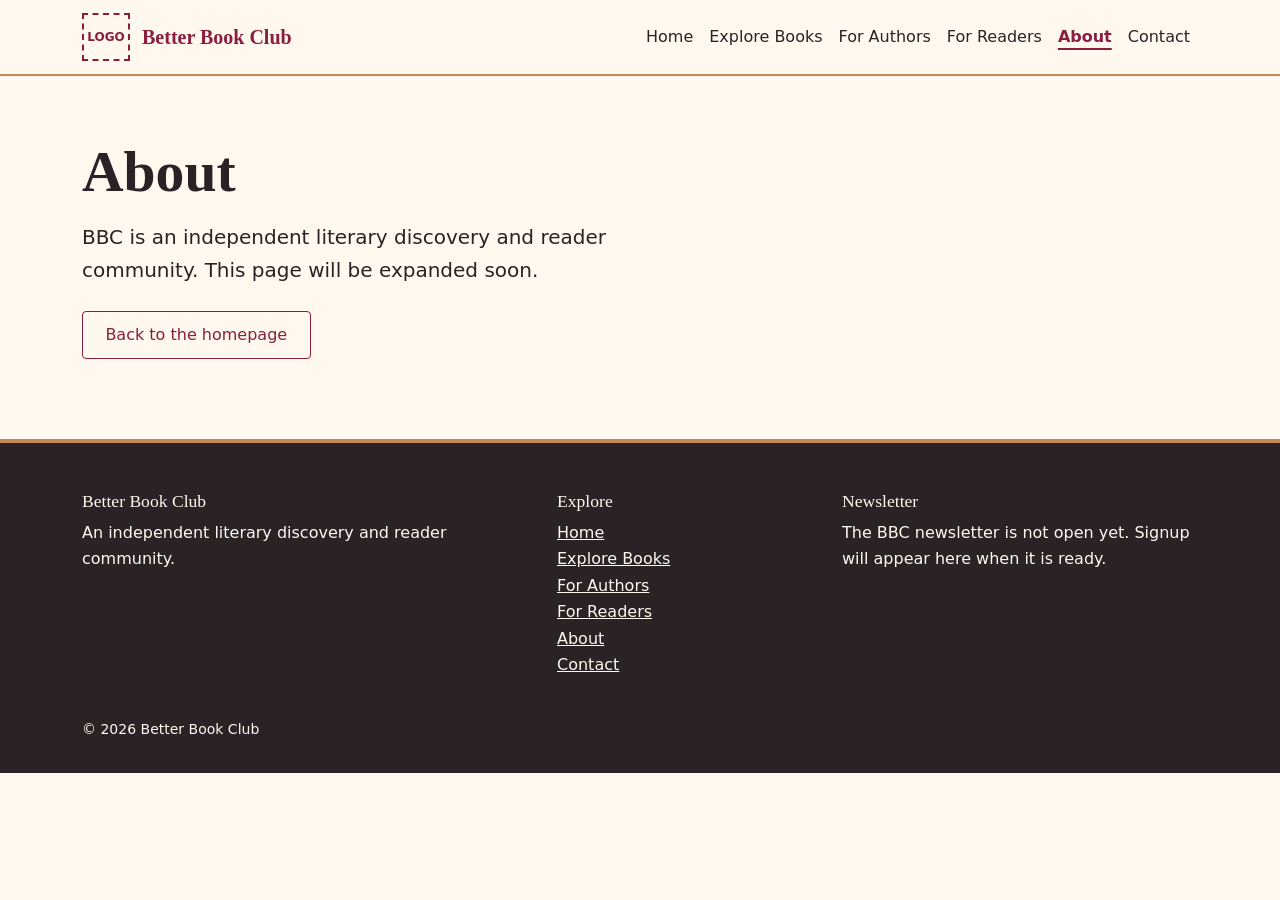
==== pages/about.html @ c3f73bce "Add files via upload" ====
<!DOCTYPE html>
<html lang="en">
<head>
  <meta charset="utf-8">
  <meta name="viewport" content="width=device-width, initial-scale=1">
  <title>About - Better Book Club</title>
  <meta name="description" content="About Better Book Club, an independent literary discovery and reader community.">
  <meta property="og:type" content="website">
  <meta property="og:site_name" content="Better Book Club">
  <meta property="og:title" content="About - Better Book Club">
  <meta property="og:description" content="About Better Book Club, an independent literary discovery and reader community.">
  <!-- TODO: add og:image once the original BBC logo/share image is supplied. -->
  <link rel="stylesheet" href="https://cdn.jsdelivr.net/npm/bootstrap@5.3.3/dist/css/bootstrap.min.css">
  <link rel="stylesheet" href="../assets/css/bbc.css">
</head>
<body>
  <a class="skip-link" href="#main">Skip to main content</a>

  <header class="site-header">
    <nav class="navbar navbar-expand-lg" aria-label="Main navigation">
      <div class="container">
        <a class="navbar-brand" href="../index.html">
          <!-- LOGO PLACEHOLDER: replace this span with the original logo, e.g.
               <img src="../assets/images/logo/FILENAME" alt="Better Book Club" height="48">
               Do not redraw or recolour the logo. -->
          <span class="logo-placeholder" aria-hidden="true">LOGO</span>
          <span>Better Book Club</span>
        </a>
        <button class="navbar-toggler" type="button" data-bs-toggle="collapse" data-bs-target="#main-menu"
                aria-controls="main-menu" aria-expanded="false" aria-label="Show or hide the menu">
          <span class="navbar-toggler-icon"></span>
        </button>
        <div class="collapse navbar-collapse" id="main-menu">
          <ul class="navbar-nav ms-auto">
          <li class="nav-item"><a class="nav-link" href="../index.html">Home</a></li>
          <li class="nav-item"><a class="nav-link" href="explore.html">Explore Books</a></li>
          <li class="nav-item"><a class="nav-link" href="authors.html">For Authors</a></li>
          <li class="nav-item"><a class="nav-link" href="readers.html">For Readers</a></li>
          <li class="nav-item"><a class="nav-link" href="about.html">About</a></li>
          <li class="nav-item"><a class="nav-link" href="contact.html">Contact</a></li>
          </ul>
        </div>
      </div>
    </nav>
  </header>

  <main id="main">
    <section class="section">
      <div class="container">
        <h1>About</h1>
        <p class="lead mt-3">BBC is an independent literary discovery and reader community. This page will be expanded soon.</p>
        <p class="mt-4"><a class="btn btn-bbc-outline" href="../index.html">Back to the homepage</a></p>
      </div>
    </section>
  </main>

  <footer class="site-footer">
    <div class="container">
      <div class="row g-4">
        <div class="col-md-5">
          <h2>Better Book Club</h2>
          <p>An independent literary discovery and reader community.</p>
        </div>
        <div class="col-6 col-md-3">
          <h2>Explore</h2>
          <ul class="list-unstyled">
          <li><a href="../index.html">Home</a></li>
          <li><a href="explore.html">Explore Books</a></li>
          <li><a href="authors.html">For Authors</a></li>
          <li><a href="readers.html">For Readers</a></li>
          <li><a href="about.html">About</a></li>
          <li><a href="contact.html">Contact</a></li>
          </ul>
        </div>
        <div class="col-6 col-md-4">
          <h2>Newsletter</h2>
          <p>The BBC newsletter is not open yet. Signup will appear here when it is ready.</p>
        </div>
      </div>
      <p class="mt-4 mb-0 small">&copy; <span id="footer-year">2026</span> Better Book Club</p>
    </div>
  </footer>

  <script src="https://cdn.jsdelivr.net/npm/bootstrap@5.3.3/dist/js/bootstrap.bundle.min.js"></script>
  <script src="../assets/js/main.js"></script>
</body>
</html>
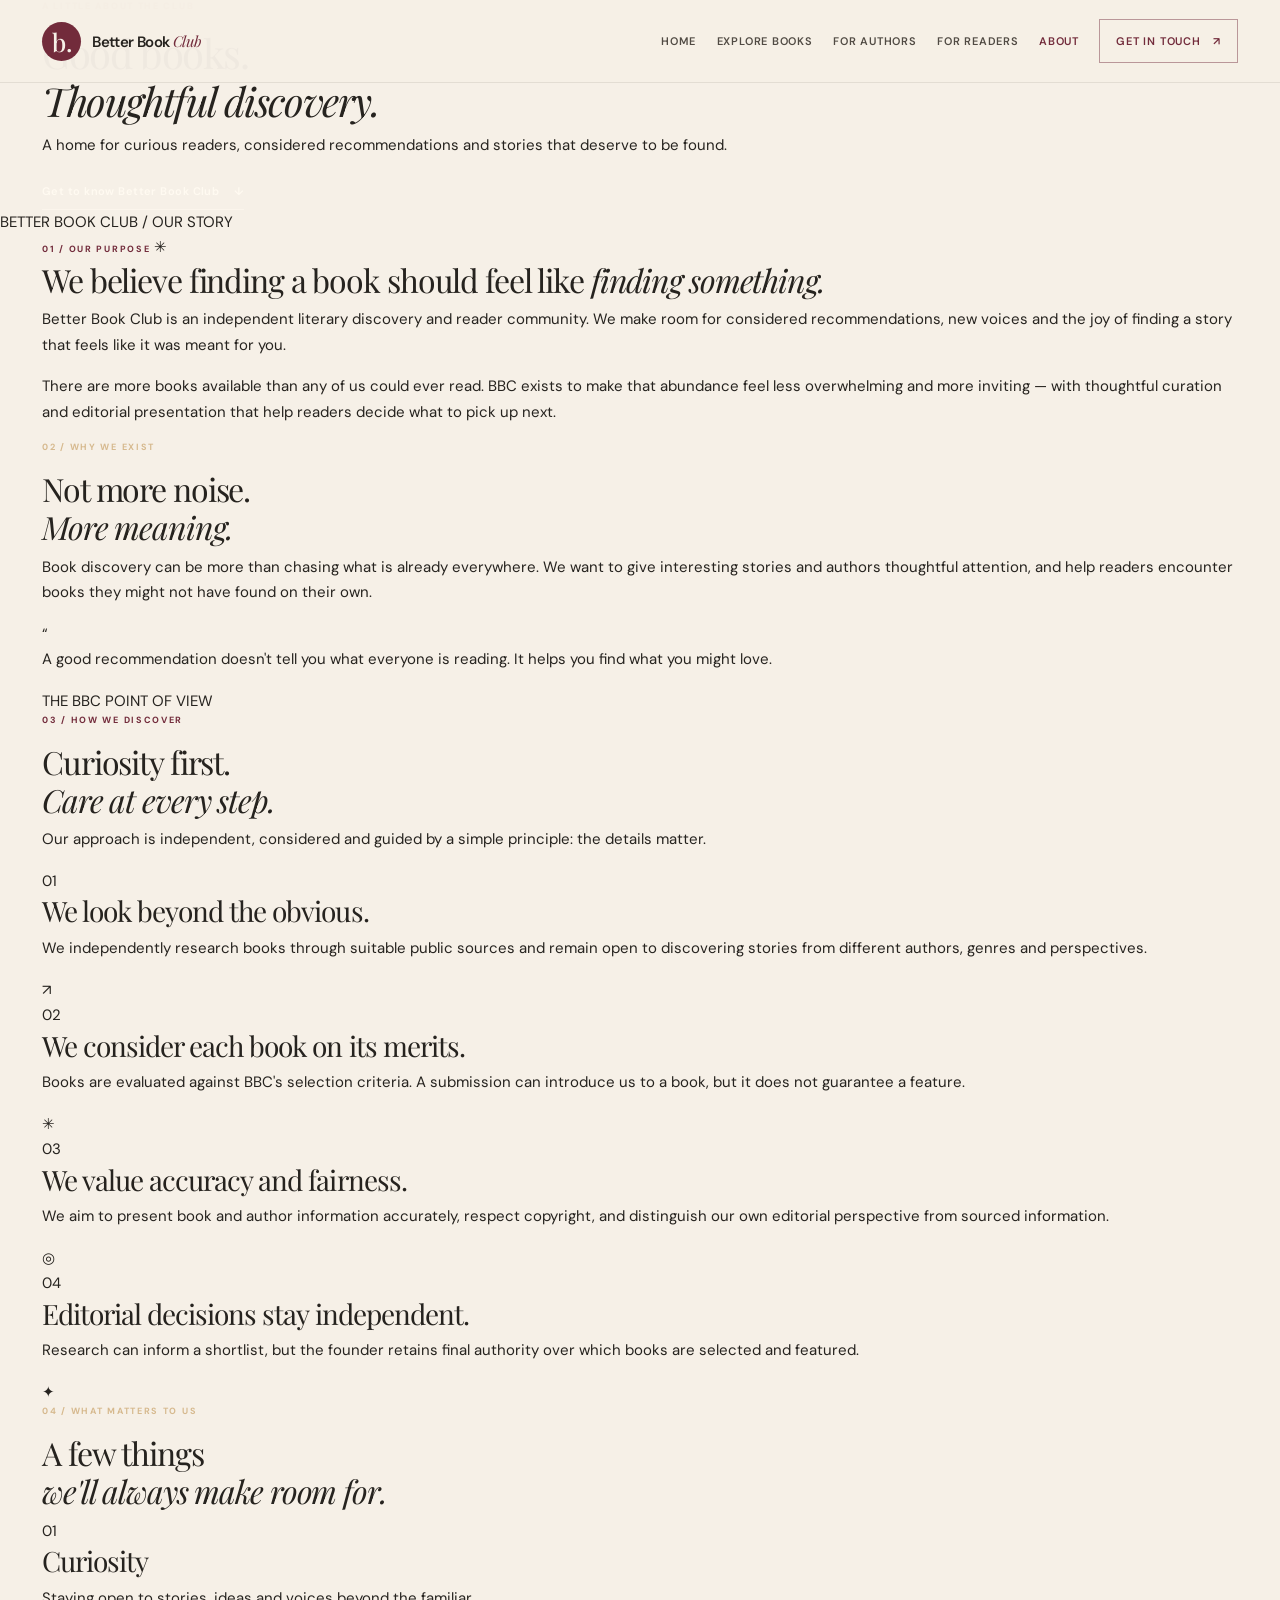
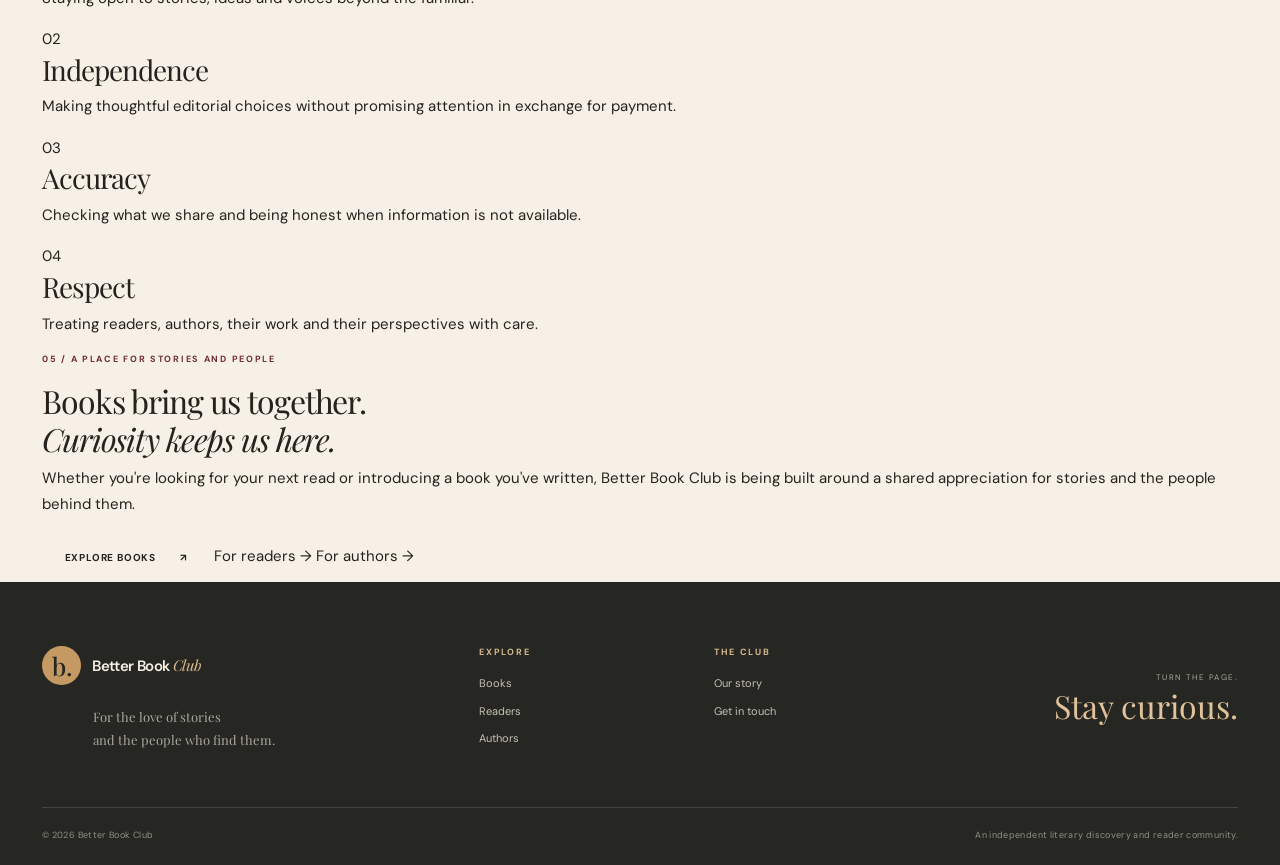
==== commit 098339ef: "Build immersive About page" ====
--- a/pages/about.html
+++ b/pages/about.html
@@ -3,41 +3,41 @@
 <head>
   <meta charset="utf-8">
   <meta name="viewport" content="width=device-width, initial-scale=1">
-  <title>About - Better Book Club</title>
-  <meta name="description" content="About Better Book Club, an independent literary discovery and reader community.">
+  <title>Our Story - Better Book Club</title>
+  <meta name="description" content="Get to know Better Book Club: an independent literary discovery and reader community built around thoughtful curation, curiosity and a love of stories.">
   <meta property="og:type" content="website">
   <meta property="og:site_name" content="Better Book Club">
-  <meta property="og:title" content="About - Better Book Club">
-  <meta property="og:description" content="About Better Book Club, an independent literary discovery and reader community.">
-  <!-- TODO: add og:image once the original BBC logo/share image is supplied. -->
+  <meta property="og:title" content="Our Story - Better Book Club">
+  <meta property="og:description" content="An independent literary discovery and reader community built around thoughtful curation, curiosity and a love of stories.">
+  <link rel="preconnect" href="https://fonts.googleapis.com">
+  <link rel="preconnect" href="https://fonts.gstatic.com" crossorigin>
+  <link href="https://fonts.googleapis.com/css2?family=DM+Sans:wght@400;500;600;700&family=Playfair+Display:wght@400;500;600;700&display=swap" rel="stylesheet">
   <link rel="stylesheet" href="https://cdn.jsdelivr.net/npm/bootstrap@5.3.3/dist/css/bootstrap.min.css">
   <link rel="stylesheet" href="../assets/css/bbc.css">
 </head>
-<body>
+<body class="about-page">
   <a class="skip-link" href="#main">Skip to main content</a>
 
   <header class="site-header">
     <nav class="navbar navbar-expand-lg" aria-label="Main navigation">
       <div class="container">
-        <a class="navbar-brand" href="../index.html">
-          <!-- LOGO PLACEHOLDER: replace this span with the original logo, e.g.
-               <img src="../assets/images/logo/FILENAME" alt="Better Book Club" height="48">
-               Do not redraw or recolour the logo. -->
-          <span class="logo-placeholder" aria-hidden="true">LOGO</span>
-          <span>Better Book Club</span>
+        <a class="navbar-brand" href="../index.html" aria-label="Better Book Club home">
+          <!-- Replace this text mark with the supplied original BBC logo when available. -->
+          <span class="brand-mark" aria-hidden="true">b.</span>
+          <span class="brand-name">Better Book <i>Club</i></span>
         </a>
         <button class="navbar-toggler" type="button" data-bs-toggle="collapse" data-bs-target="#main-menu"
                 aria-controls="main-menu" aria-expanded="false" aria-label="Show or hide the menu">
           <span class="navbar-toggler-icon"></span>
         </button>
         <div class="collapse navbar-collapse" id="main-menu">
-          <ul class="navbar-nav ms-auto">
-          <li class="nav-item"><a class="nav-link" href="../index.html">Home</a></li>
-          <li class="nav-item"><a class="nav-link" href="explore.html">Explore Books</a></li>
-          <li class="nav-item"><a class="nav-link" href="authors.html">For Authors</a></li>
-          <li class="nav-item"><a class="nav-link" href="readers.html">For Readers</a></li>
-          <li class="nav-item"><a class="nav-link" href="about.html">About</a></li>
-          <li class="nav-item"><a class="nav-link" href="contact.html">Contact</a></li>
+          <ul class="navbar-nav ms-auto align-items-lg-center">
+            <li class="nav-item"><a class="nav-link" href="../index.html">Home</a></li>
+            <li class="nav-item"><a class="nav-link" href="explore.html">Explore Books</a></li>
+            <li class="nav-item"><a class="nav-link" href="authors.html">For Authors</a></li>
+            <li class="nav-item"><a class="nav-link" href="readers.html">For Readers</a></li>
+            <li class="nav-item"><a class="nav-link" href="about.html" aria-current="page">About</a></li>
+            <li class="nav-item"><a class="nav-link nav-contact" href="contact.html">Get in touch <span aria-hidden="true">↗</span></a></li>
           </ul>
         </div>
       </div>
@@ -45,43 +45,121 @@
   </header>
 
   <main id="main">
-    <section class="section">
+    <section class="about-hero" aria-labelledby="about-title">
+      <div class="about-hero-shade"></div>
+      <div class="container about-hero-content">
+        <p class="eyebrow eyebrow-light reveal">A little about the club</p>
+        <h1 id="about-title" class="reveal">Good books.<br><em>Thoughtful discovery.</em></h1>
+        <p class="reveal">A home for curious readers, considered recommendations and stories that deserve to be found.</p>
+        <a class="text-link-light reveal" href="#our-purpose">Get to know Better Book Club <span aria-hidden="true">↓</span></a>
+      </div>
+      <span class="about-hero-index">BETTER BOOK CLUB / OUR STORY</span>
+    </section>
+
+    <section class="about-intro-section" id="our-purpose">
+      <div class="container about-intro-grid">
+        <div class="about-intro-label reveal">
+          <span class="eyebrow">01 / Our purpose</span>
+          <span class="about-ornament" aria-hidden="true">✳</span>
+        </div>
+        <div class="about-intro-copy reveal">
+          <h2>We believe finding a book should feel like <em>finding something.</em></h2>
+          <p class="about-lead">Better Book Club is an independent literary discovery and reader community. We make room for considered recommendations, new voices and the joy of finding a story that feels like it was meant for you.</p>
+          <p>There are more books available than any of us could ever read. BBC exists to make that abundance feel less overwhelming and more inviting — with thoughtful curation and editorial presentation that help readers decide what to pick up next.</p>
+        </div>
+      </div>
+    </section>
+
+    <section class="about-belief-section">
+      <div class="container about-belief-grid">
+        <div class="about-belief-copy reveal">
+          <p class="eyebrow eyebrow-light">02 / Why we exist</p>
+          <h2>Not more noise.<br><em>More meaning.</em></h2>
+          <p>Book discovery can be more than chasing what is already everywhere. We want to give interesting stories and authors thoughtful attention, and help readers encounter books they might not have found on their own.</p>
+        </div>
+        <div class="about-belief-aside reveal">
+          <span class="belief-quote-mark" aria-hidden="true">“</span>
+          <p>A good recommendation doesn't tell you what everyone is reading. It helps you find what you might love.</p>
+          <span class="belief-rule"></span>
+          <span class="belief-caption">THE BBC POINT OF VIEW</span>
+        </div>
+      </div>
+    </section>
+
+    <section class="about-method-section">
       <div class="container">
-        <h1>About</h1>
-        <p class="lead mt-3">BBC is an independent literary discovery and reader community. This page will be expanded soon.</p>
-        <p class="mt-4"><a class="btn btn-bbc-outline" href="../index.html">Back to the homepage</a></p>
+        <div class="about-section-heading reveal">
+          <p class="eyebrow">03 / How we discover</p>
+          <h2>Curiosity first.<br><em>Care at every step.</em></h2>
+          <p>Our approach is independent, considered and guided by a simple principle: the details matter.</p>
+        </div>
+        <div class="about-method-list">
+          <article class="about-method-item reveal">
+            <span class="method-number">01</span>
+            <div><h3>We look beyond the obvious.</h3><p>We independently research books through suitable public sources and remain open to discovering stories from different authors, genres and perspectives.</p></div>
+            <span class="method-symbol" aria-hidden="true">↗</span>
+          </article>
+          <article class="about-method-item reveal">
+            <span class="method-number">02</span>
+            <div><h3>We consider each book on its merits.</h3><p>Books are evaluated against BBC's selection criteria. A submission can introduce us to a book, but it does not guarantee a feature.</p></div>
+            <span class="method-symbol" aria-hidden="true">✳</span>
+          </article>
+          <article class="about-method-item reveal">
+            <span class="method-number">03</span>
+            <div><h3>We value accuracy and fairness.</h3><p>We aim to present book and author information accurately, respect copyright, and distinguish our own editorial perspective from sourced information.</p></div>
+            <span class="method-symbol" aria-hidden="true">◎</span>
+          </article>
+          <article class="about-method-item reveal">
+            <span class="method-number">04</span>
+            <div><h3>Editorial decisions stay independent.</h3><p>Research can inform a shortlist, but the founder retains final authority over which books are selected and featured.</p></div>
+            <span class="method-symbol" aria-hidden="true">✦</span>
+          </article>
+        </div>
+      </div>
+    </section>
+
+    <section class="about-values-section">
+      <div class="container">
+        <div class="about-values-heading reveal">
+          <p class="eyebrow eyebrow-light">04 / What matters to us</p>
+          <h2>A few things<br><em>we'll always make room for.</em></h2>
+        </div>
+        <div class="about-values-grid">
+          <article class="about-value-card reveal"><span>01</span><h3>Curiosity</h3><p>Staying open to stories, ideas and voices beyond the familiar.</p></article>
+          <article class="about-value-card reveal"><span>02</span><h3>Independence</h3><p>Making thoughtful editorial choices without promising attention in exchange for payment.</p></article>
+          <article class="about-value-card reveal"><span>03</span><h3>Accuracy</h3><p>Checking what we share and being honest when information is not available.</p></article>
+          <article class="about-value-card reveal"><span>04</span><h3>Respect</h3><p>Treating readers, authors, their work and their perspectives with care.</p></article>
+        </div>
+      </div>
+    </section>
+
+    <section class="about-community-section">
+      <div class="container about-community-inner reveal">
+        <p class="eyebrow">05 / A place for stories and people</p>
+        <h2>Books bring us together.<br><em>Curiosity keeps us here.</em></h2>
+        <p>Whether you're looking for your next read or introducing a book you've written, Better Book Club is being built around a shared appreciation for stories and the people behind them.</p>
+        <div class="about-community-actions">
+          <a class="btn btn-cream" href="explore.html">Explore books <span aria-hidden="true">↗</span></a>
+          <a class="about-secondary-link" href="readers.html">For readers <span aria-hidden="true">→</span></a>
+          <a class="about-secondary-link" href="authors.html">For authors <span aria-hidden="true">→</span></a>
+        </div>
       </div>
     </section>
   </main>
 
   <footer class="site-footer">
     <div class="container">
-      <div class="row g-4">
-        <div class="col-md-5">
-          <h2>Better Book Club</h2>
-          <p>An independent literary discovery and reader community.</p>
-        </div>
-        <div class="col-6 col-md-3">
-          <h2>Explore</h2>
-          <ul class="list-unstyled">
-          <li><a href="../index.html">Home</a></li>
-          <li><a href="explore.html">Explore Books</a></li>
-          <li><a href="authors.html">For Authors</a></li>
-          <li><a href="readers.html">For Readers</a></li>
-          <li><a href="about.html">About</a></li>
-          <li><a href="contact.html">Contact</a></li>
-          </ul>
-        </div>
-        <div class="col-6 col-md-4">
-          <h2>Newsletter</h2>
-          <p>The BBC newsletter is not open yet. Signup will appear here when it is ready.</p>
-        </div>
+      <div class="footer-main">
+        <div class="footer-brand"><a class="footer-logo" href="../index.html"><span class="brand-mark" aria-hidden="true">b.</span><span>Better Book <i>Club</i></span></a><p>For the love of stories<br>and the people who find them.</p></div>
+        <div class="footer-links"><span class="eyebrow eyebrow-light">Explore</span><a href="explore.html">Books</a><a href="readers.html">Readers</a><a href="authors.html">Authors</a></div>
+        <div class="footer-links"><span class="eyebrow eyebrow-light">The club</span><a href="about.html" aria-current="page">Our story</a><a href="contact.html">Get in touch</a></div>
+        <div class="footer-signoff"><span>TURN THE PAGE.</span><strong>Stay curious.</strong></div>
       </div>
-      <p class="mt-4 mb-0 small">&copy; <span id="footer-year">2026</span> Better Book Club</p>
+      <div class="footer-bottom"><span>© <span id="footer-year">2026</span> Better Book Club</span><span>An independent literary discovery and reader community.</span></div>
     </div>
   </footer>
 
   <script src="https://cdn.jsdelivr.net/npm/bootstrap@5.3.3/dist/js/bootstrap.bundle.min.js"></script>
   <script src="../assets/js/main.js"></script>
 </body>
-</html>
+</html>
--- a/assets/css/bbc.css
+++ b/assets/css/bbc.css
@@ -0,0 +1,235 @@
+/* Better Book Club — immersive editorial homepage */
+:root {
+  --ink: #26231f;
+  --paper: #f6f0e7;
+  --paper-deep: #eee4d7;
+  --wine: #722b3b;
+  --wine-dark: #4b1d29;
+  --moss: #435b49;
+  --sage: #aeb6a0;
+  --gold: #c49a62;
+  --muted: #82796f;
+  --serif: "Playfair Display", Georgia, serif;
+  --sans: "DM Sans", Arial, sans-serif;
+  --bs-body-font-family: var(--sans);
+  --bs-body-color: var(--ink);
+  --bs-body-bg: var(--paper);
+  --bs-link-color: var(--wine);
+}
+* { box-sizing: border-box; }
+html { scroll-behavior: smooth; }
+body { margin: 0; background: var(--paper); color: var(--ink); font-family: var(--sans); font-size: 15px; line-height: 1.7; -webkit-font-smoothing: antialiased; }
+a { color: inherit; text-decoration: none; }
+h1,h2,h3,p { margin-top: 0; }
+h1,h2,h3 { font-family: var(--serif); font-weight: 400; letter-spacing: -.035em; }
+em { font-weight: 400; }
+.container { max-width: 1220px; }
+.skip-link { position: absolute; z-index: 3000; top: 0; left: -9999px; padding: .8rem 1rem; color: white; background: var(--wine); }
+.skip-link:focus { left: 0; }
+
+/* Navigation */
+.site-header { position: absolute; z-index: 20; top: 0; left: 0; width: 100%; background: rgba(246,240,231,.97); border-bottom: 1px solid rgba(38,35,31,.09); }
+.site-header .navbar { min-height: 82px; padding: .7rem 0; }
+.navbar-brand,.footer-logo { display: inline-flex; align-items: center; gap: .7rem; color: var(--ink); }
+.brand-mark { display: inline-grid; place-items: center; width: 39px; height: 39px; border-radius: 50%; color: var(--paper); background: var(--wine); font: 500 25px var(--serif); line-height: 1; }
+.brand-name,.footer-logo > span:last-child { font: 600 15px var(--sans); letter-spacing: -.04em; }
+.brand-name i,.footer-logo i { color: var(--wine); font-family: var(--serif); font-weight: 400; }
+.site-header .navbar-nav { gap: clamp(.5rem,1.6vw,1.7rem); }
+.site-header .nav-link { color: #514b44; font-size: 11px; font-weight: 600; letter-spacing: .07em; text-transform: uppercase; padding: .6rem 0 !important; transition: color .25s ease; }
+.site-header .nav-link:hover,.site-header .nav-link[aria-current=page] { color: var(--wine); }
+.site-header .nav-contact { padding: .72rem 1rem !important; border: 1px solid rgba(114,43,59,.45); color: var(--wine); }
+.site-header .nav-contact span { padding-left: .55rem; }
+.navbar-toggler { border: 1px solid rgba(38,35,31,.25); border-radius: 0; }
+.navbar-toggler:focus { box-shadow: 0 0 0 3px rgba(114,43,59,.15); }
+
+/* Cinematic hero */
+.hero { min-height: 740px; height: min(850px, 100svh); position: relative; display: flex; align-items: center; overflow: hidden; color: #fffaf1; background: #30261f; }
+.hero-image,.hero-shade { position: absolute; inset: 0; }
+.hero-image { background-image: url("https://images.unsplash.com/photo-1743300873236-39e755465c7a?auto=format&fit=crop&fm=jpg&q=85&w=2400"); background-size: cover; background-position: center 54%; transform: scale(1.025); animation: hero-settle 1.5s ease-out both; }
+.hero-shade { background: linear-gradient(90deg, rgba(24,22,20,.82) 0%, rgba(24,22,20,.64) 42%, rgba(24,22,20,.13) 100%), linear-gradient(0deg, rgba(24,22,20,.45), transparent 35%); }
+.hero-content { position: relative; z-index: 2; padding-top: 90px; }
+.eyebrow { margin: 0 0 1rem; color: var(--wine); font: 700 9px/1.4 var(--sans); letter-spacing: .19em; text-transform: uppercase; }
+.eyebrow-light { color: #d6b98e; }
+.hero h1 { max-width: 820px; margin: 0 0 1.5rem; font-size: clamp(4rem,8.5vw,7.6rem); line-height: .99; letter-spacing: -.065em; text-wrap: balance; }
+.hero h1 em { color: #e7c99f; }
+.hero-copy { max-width: 470px; margin-bottom: 2rem; color: rgba(255,250,241,.83); font-size: 15px; line-height: 1.9; }
+.hero-actions { display: flex; align-items: center; flex-wrap: wrap; gap: 1.7rem; }
+.btn-cream,.btn-outline-cream { display: inline-flex; align-items: center; gap: 1.5rem; padding: 1rem 1.35rem; border: 1px solid var(--paper); border-radius: 0; background: var(--paper); color: var(--ink); font-size: 10px; font-weight: 700; letter-spacing: .08em; text-transform: uppercase; transition: background .25s,color .25s,transform .25s; }
+.btn-cream:hover { transform: translateY(-3px); background: white; color: var(--wine); }
+.text-link-light { display: inline-flex; gap: .9rem; align-items: center; color: #fffaf1; font-size: 11px; font-weight: 600; letter-spacing: .04em; border-bottom: 1px solid rgba(255,250,241,.55); padding: .5rem 0; transition: gap .25s ease,color .25s; }
+.text-link-light:hover { gap: 1.25rem; color: #e7c99f; }
+.hero-note { display: flex; align-items: center; gap: .8rem; margin-top: 5rem; color: rgba(255,250,241,.7); font-size: 9px; letter-spacing: .14em; text-transform: uppercase; }
+.hero-note-line { display: inline-block; width: 42px; height: 1px; background: var(--gold); }
+.hero-scroll { position: absolute; z-index: 2; right: max(calc((100vw - 1220px)/2), 28px); bottom: 42px; display: flex; align-items: center; gap: 1rem; color: rgba(255,250,241,.78); font-size: 8px; letter-spacing: .18em; writing-mode: vertical-rl; }
+.hero-scroll span { color: #e7c99f; font-size: 16px; }
+
+/* Editorial statement */
+.intro-band { padding: 5.2rem 0 5rem; background: var(--paper); }
+.intro-band-inner { position: relative; display: flex; align-items: center; justify-content: space-between; gap: 2rem; }
+.intro-band .eyebrow { min-width: 150px; margin: 0; }
+.intro-band p { margin: 0; font: 400 clamp(2rem,4.2vw,3.8rem)/1.18 var(--serif); letter-spacing: -.045em; }
+.intro-band p em { color: var(--wine); }
+.intro-side-note { color: var(--muted); font-size: 8px; line-height: 1.8; letter-spacing: .16em; text-align: right; }
+
+/* Featured books */
+.section { padding: 7rem 0; }
+.featured-section { background: #eee5d9; }
+.section-heading { display: flex; justify-content: space-between; align-items: end; gap: 3rem; margin-bottom: 3.2rem; }
+.section-heading h2,.simple-heading h2 { margin: 0; font-size: clamp(3rem,5.3vw,5.2rem); line-height: 1.04; }
+.section-heading h2 em,.simple-heading h2 em { color: var(--wine); }
+.section-heading-copy { max-width: 300px; margin: 0 0 .5rem; color: #746b61; font-size: 13px; line-height: 1.9; }
+.collection-empty { min-height: 330px; display: grid; grid-template-columns: 1fr 1fr; background: var(--paper); overflow: hidden; }
+.collection-empty-art { min-height: 330px; position: relative; display: flex; align-items: center; justify-content: center; gap: 12px; background: var(--moss); overflow: hidden; }
+.collection-empty-art:before,.collection-empty-art:after { content: ""; position: absolute; width: 340px; height: 340px; border: 1px solid rgba(255,255,255,.13); border-radius: 50%; }
+.collection-empty-art:after { width: 440px; height: 440px; }
+.book-shape { position: relative; z-index: 1; display: block; width: 60px; height: 175px; border-radius: 2px 5px 5px 2px; box-shadow: 8px 8px 18px rgba(0,0,0,.15); transform: rotate(-7deg); }
+.book-shape:after { content: ""; position: absolute; top: 0; bottom: 0; left: 7px; border-left: 1px solid rgba(255,255,255,.4); }
+.book-shape-one { height: 145px; background: #d5b68d; transform: rotate(-11deg) translateY(8px); }
+.book-shape-two { height: 200px; background: #7c3544; transform: rotate(2deg); }
+.book-shape-three { height: 166px; background: #d8d0bd; transform: rotate(10deg) translateY(5px); }
+.sparkle { position: absolute; color: #e4c18f; font-size: 24px; }
+.sparkle-one { top: 18%; left: 19%; }.sparkle-two { bottom: 16%; right: 17%; font-size: 15px; }
+.collection-empty-copy { align-self: center; padding: clamp(2rem,5vw,5rem); }
+.collection-empty-copy h3 { margin: 0 0 1rem; font-size: clamp(2.3rem,4vw,3.6rem); line-height: 1.08; }
+.collection-empty-copy > p:not(.eyebrow) { max-width: 390px; color: #756d64; font-size: 12px; line-height: 1.9; }
+.underlined-link { display: inline-flex; gap: 1rem; margin-top: 1rem; padding-bottom: .5rem; border-bottom: 1px solid var(--wine); color: var(--wine); font-size: 10px; font-weight: 700; letter-spacing: .07em; text-transform: uppercase; }
+
+/* Photo + manifesto */
+.editorial-section { display: grid; grid-template-columns: 1.08fr .92fr; min-height: 600px; background: var(--wine-dark); color: var(--paper); }
+.editorial-photo { min-height: 600px; background-image: url("https://images.unsplash.com/photo-1756037020659-6f9d3418f6b6?auto=format&fit=crop&fm=jpg&q=80&w=1800"); background-size: cover; background-position: center; }
+.editorial-copy { position: relative; align-self: center; max-width: 640px; padding: 5rem clamp(3rem,7vw,7rem); }
+.editorial-copy h2 { margin: 0 0 1.5rem; font-size: clamp(3.2rem,5.3vw,5.7rem); line-height: 1.04; }
+.editorial-copy h2 em { color: #d8b98e; }
+.editorial-copy > p:not(.eyebrow) { max-width: 420px; margin-bottom: 1.8rem; color: rgba(246,240,231,.75); font-size: 13px; line-height: 2; }
+.editorial-index { position: absolute; right: 2rem; bottom: 1.6rem; color: rgba(246,240,231,.4); font-size: 8px; letter-spacing: .16em; }
+
+/* Worth discovering */
+.worth-section { background: var(--paper); }
+.simple-heading { max-width: 720px; margin: 0 auto 3.5rem; text-align: center; }
+.simple-heading > p:last-child { max-width: 440px; margin: 1.3rem auto 0; color: #776e64; font-size: 13px; }
+.coming-strip { display: grid; grid-template-columns: 80px 1fr 50px; align-items: center; gap: 2rem; max-width: 900px; margin: auto; padding: 2rem 2.4rem; border-top: 1px solid #d8cfc2; border-bottom: 1px solid #d8cfc2; }
+.coming-number { color: #c9bba9; font: 400 42px var(--serif); }
+.coming-strip .eyebrow { margin-bottom: .4rem; }
+.coming-strip h3 { margin: 0 0 .4rem; font-size: 1.8rem; }
+.coming-strip p:not(.eyebrow) { color: #7b7268; font-size: 11px; }
+.coming-star { color: var(--wine); font-size: 29px; }
+
+/* Reader and author paths */
+.community-section { padding: 7rem 0 7.5rem; background: var(--moss); color: var(--paper); }
+.community-heading { display: flex; justify-content: space-between; align-items: end; margin-bottom: 3rem; }
+.community-heading h2 { margin: 0; font-size: clamp(3rem,5vw,5rem); line-height: 1; }
+.community-heading h2 em { color: #d7b98f; }
+.community-heading .eyebrow { align-self: start; padding-top: .7rem; }
+.community-grid { display: grid; grid-template-columns: 1fr 1fr; gap: 1.25rem; }
+.community-card { min-height: 390px; display: flex; flex-direction: column; justify-content: space-between; padding: 2rem 2.3rem; color: var(--ink); background: #e8d9c7; transition: transform .35s ease,box-shadow .35s ease; }
+.community-card:hover { transform: translateY(-7px); box-shadow: 0 20px 35px rgba(15,25,18,.17); }
+.author-card { background: #d5d8c9; }
+.community-card-top { display: flex; justify-content: space-between; color: #71685d; font-size: 8px; font-weight: 700; letter-spacing: .16em; }
+.community-card-top span:last-child { color: var(--wine); font-size: 20px; }
+.community-card h3 { margin: 0 0 1rem; font-size: clamp(2.7rem,4vw,4rem); line-height: .99; }
+.community-card p { max-width: 390px; margin-bottom: 1.4rem; color: #6f665c; font-size: 12px; line-height: 1.9; }
+.community-link { display: inline-flex; gap: 1.2rem; align-items: center; padding-bottom: .55rem; border-bottom: 1px solid var(--wine); color: var(--wine); font-size: 9px; font-weight: 700; letter-spacing: .1em; text-transform: uppercase; }
+
+/* About and newsletter */
+.about-section { padding: 8rem 0; background: var(--wine); color: var(--paper); }
+.about-inner > h2 { max-width: 970px; margin: 0; font-size: clamp(3.3rem,6.5vw,6.5rem); line-height: 1.04; }
+.about-inner > h2 em { color: #e2c29a; }
+.about-bottom { display: flex; align-items: end; justify-content: space-between; gap: 3rem; margin-top: 3rem; padding-top: 2rem; border-top: 1px solid rgba(246,240,231,.25); }
+.about-bottom p { max-width: 480px; margin: 0; color: rgba(246,240,231,.76); font-size: 13px; line-height: 2; }
+.btn-outline-cream { flex: 0 0 auto; background: transparent; color: var(--paper); border-color: rgba(246,240,231,.6); }
+.btn-outline-cream:hover { background: var(--paper); color: var(--wine); }
+.newsletter-section { padding: 5.5rem 0; background: #e9dfd1; }
+.newsletter-inner { display: grid; grid-template-columns: 1fr .7fr; align-items: center; gap: 4rem; }
+.newsletter-inner h2 { margin: 0; font-size: clamp(3rem,5vw,5rem); line-height: 1.02; }
+.newsletter-inner h2 em { color: var(--wine); }
+.newsletter-copy p { max-width: 430px; color: #746b61; font-size: 13px; line-height: 2; }
+.newsletter-status { display: inline-flex; align-items: center; gap: .65rem; color: var(--moss); font-size: 9px; font-weight: 700; letter-spacing: .1em; text-transform: uppercase; }
+.newsletter-status span { width: 7px; height: 7px; border-radius: 50%; background: #78916f; box-shadow: 0 0 0 4px rgba(120,145,111,.15); }
+
+/* Footer */
+.site-footer { padding: 4rem 0 1.4rem; background: #262722; color: var(--paper); }
+.footer-main { display: grid; grid-template-columns: 1.4fr .7fr .7fr 1fr; gap: 2rem; padding-bottom: 3.5rem; }
+.footer-logo { color: var(--paper); }
+.footer-logo .brand-mark { background: var(--gold); color: #262722; }
+.footer-logo i { color: #d8b98e; }
+.footer-brand p { margin: 1.2rem 0 0 3.2rem; color: #aaa69d; font: 400 13px/1.8 var(--serif); }
+.footer-links { display: flex; flex-direction: column; align-items: flex-start; gap: .55rem; }
+.footer-links .eyebrow { margin-bottom: .4rem; }
+.footer-links a { color: #c6c0b5; font-size: 11px; transition: color .2s; }
+.footer-links a:hover { color: #e2c29a; }
+.footer-signoff { align-self: center; text-align: right; }
+.footer-signoff span { display: block; color: #aaa69d; font-size: 8px; letter-spacing: .18em; }
+.footer-signoff strong { display: block; color: #e2c29a; font: 400 2rem var(--serif); }
+.footer-bottom { display: flex; justify-content: space-between; gap: 1rem; padding-top: 1.2rem; border-top: 1px solid rgba(246,240,231,.14); color: #938f86; font-size: 9px; letter-spacing: .04em; }
+
+/* Motion — restrained and disabled for reduced-motion preferences */
+.reveal { opacity: 0; transform: translateY(22px); transition: opacity .8s ease,transform .8s cubic-bezier(.2,.7,.2,1); }
+.reveal.is-visible { opacity: 1; transform: translateY(0); }
+.hero .reveal:nth-child(2) { transition-delay: .1s; }.hero .reveal:nth-child(3) { transition-delay: .2s; }.hero .reveal:nth-child(4) { transition-delay: .3s; }
+@keyframes hero-settle { from { transform: scale(1.08); } to { transform: scale(1.025); } }
+:focus-visible { outline: 3px solid var(--gold); outline-offset: 4px; }
+@media (prefers-reduced-motion: reduce) {
+  html { scroll-behavior: auto; }
+  *,*::before,*::after { animation-duration: .01ms !important; animation-iteration-count: 1 !important; transition-duration: .01ms !important; }
+  .reveal { opacity: 1; transform: none; }
+}
+@media (max-width: 991.98px) {
+  .site-header .navbar-collapse { padding: .7rem 0 1rem; }
+  .site-header .navbar-nav { align-items: flex-start !important; gap: .2rem; }
+  .site-header .nav-contact { margin-top: .5rem; }
+  .hero { min-height: 700px; height: 88svh; }
+  .hero h1 { font-size: clamp(3.8rem,10vw,6.5rem); }
+  .intro-band-inner { flex-wrap: wrap; }
+  .intro-band .eyebrow { flex-basis: 100%; }
+  .editorial-section { grid-template-columns: 1fr 1fr; }
+  .editorial-copy { padding: 3rem 2.5rem; }
+  .editorial-copy h2 { font-size: clamp(2.7rem,5vw,4.2rem); }
+  .footer-main { grid-template-columns: 1.2fr .7fr .7fr; }
+  .footer-signoff { grid-column: 1/-1; text-align: left; }
+}
+@media (max-width: 767.98px) {
+  .site-header .navbar { min-height: 70px; }
+  .hero { min-height: 700px; height: 92svh; }
+  .hero-image { background-position: 58% center; }
+  .hero-shade { background: linear-gradient(90deg,rgba(24,22,20,.83),rgba(24,22,20,.42)),linear-gradient(0deg,rgba(24,22,20,.4),transparent 45%); }
+  .hero-content { padding-top: 85px; }
+  .hero h1 { font-size: clamp(3.4rem,12vw,5.5rem); }
+  .hero-copy { max-width: 390px; }
+  .hero-note { margin-top: 3.5rem; }
+  .hero-scroll { right: 18px; bottom: 25px; }
+  .intro-band { padding: 3.5rem 0; }
+  .intro-band-inner { display: block; }
+  .intro-band .eyebrow { margin-bottom: 1.2rem; }
+  .intro-side-note { display: block; margin-top: 1.5rem; text-align: left; }
+  .section { padding: 4.5rem 0; }
+  .section-heading { display: block; }
+  .section-heading-copy { margin-top: 1.4rem; }
+  .collection-empty { grid-template-columns: 1fr; }
+  .collection-empty-art { min-height: 250px; }
+  .collection-empty-copy { padding: 2.4rem; }
+  .editorial-section { grid-template-columns: 1fr; }
+  .editorial-photo { min-height: 360px; }
+  .editorial-copy { padding: 4rem 1.5rem 5rem; }
+  .editorial-copy h2 { font-size: clamp(3.1rem,10vw,4.5rem); }
+  .community-section { padding: 4.5rem 0; }
+  .community-heading { display: block; }
+  .community-heading .eyebrow { margin-bottom: 1.3rem; }
+  .community-grid { grid-template-columns: 1fr; }
+  .community-card { min-height: 340px; padding: 1.6rem; }
+  .about-section { padding: 5rem 0; }
+  .about-bottom { display: block; }
+  .about-bottom .btn { margin-top: 1.5rem; }
+  .newsletter-inner { grid-template-columns: 1fr; gap: 1.8rem; }
+  .newsletter-section { padding: 4rem 0; }
+  .footer-main { grid-template-columns: 1fr 1fr; row-gap: 2.5rem; }
+  .footer-brand { grid-column: 1/-1; }
+  .footer-signoff { grid-column: 1/-1; }
+}
+@media (max-width: 420px) {
+  .hero h1 { font-size: 3.2rem; }
+  .hero-actions { align-items: flex-start; flex-direction: column; gap: .8rem; }
+  .coming-strip { grid-template-columns: 45px 1fr; gap: 1rem; padding: 1.5rem 0; }
+  .coming-number { font-size: 32px; }
+  .coming-star { display: none; }
+  .footer-bottom { flex-direction: column; }
+}
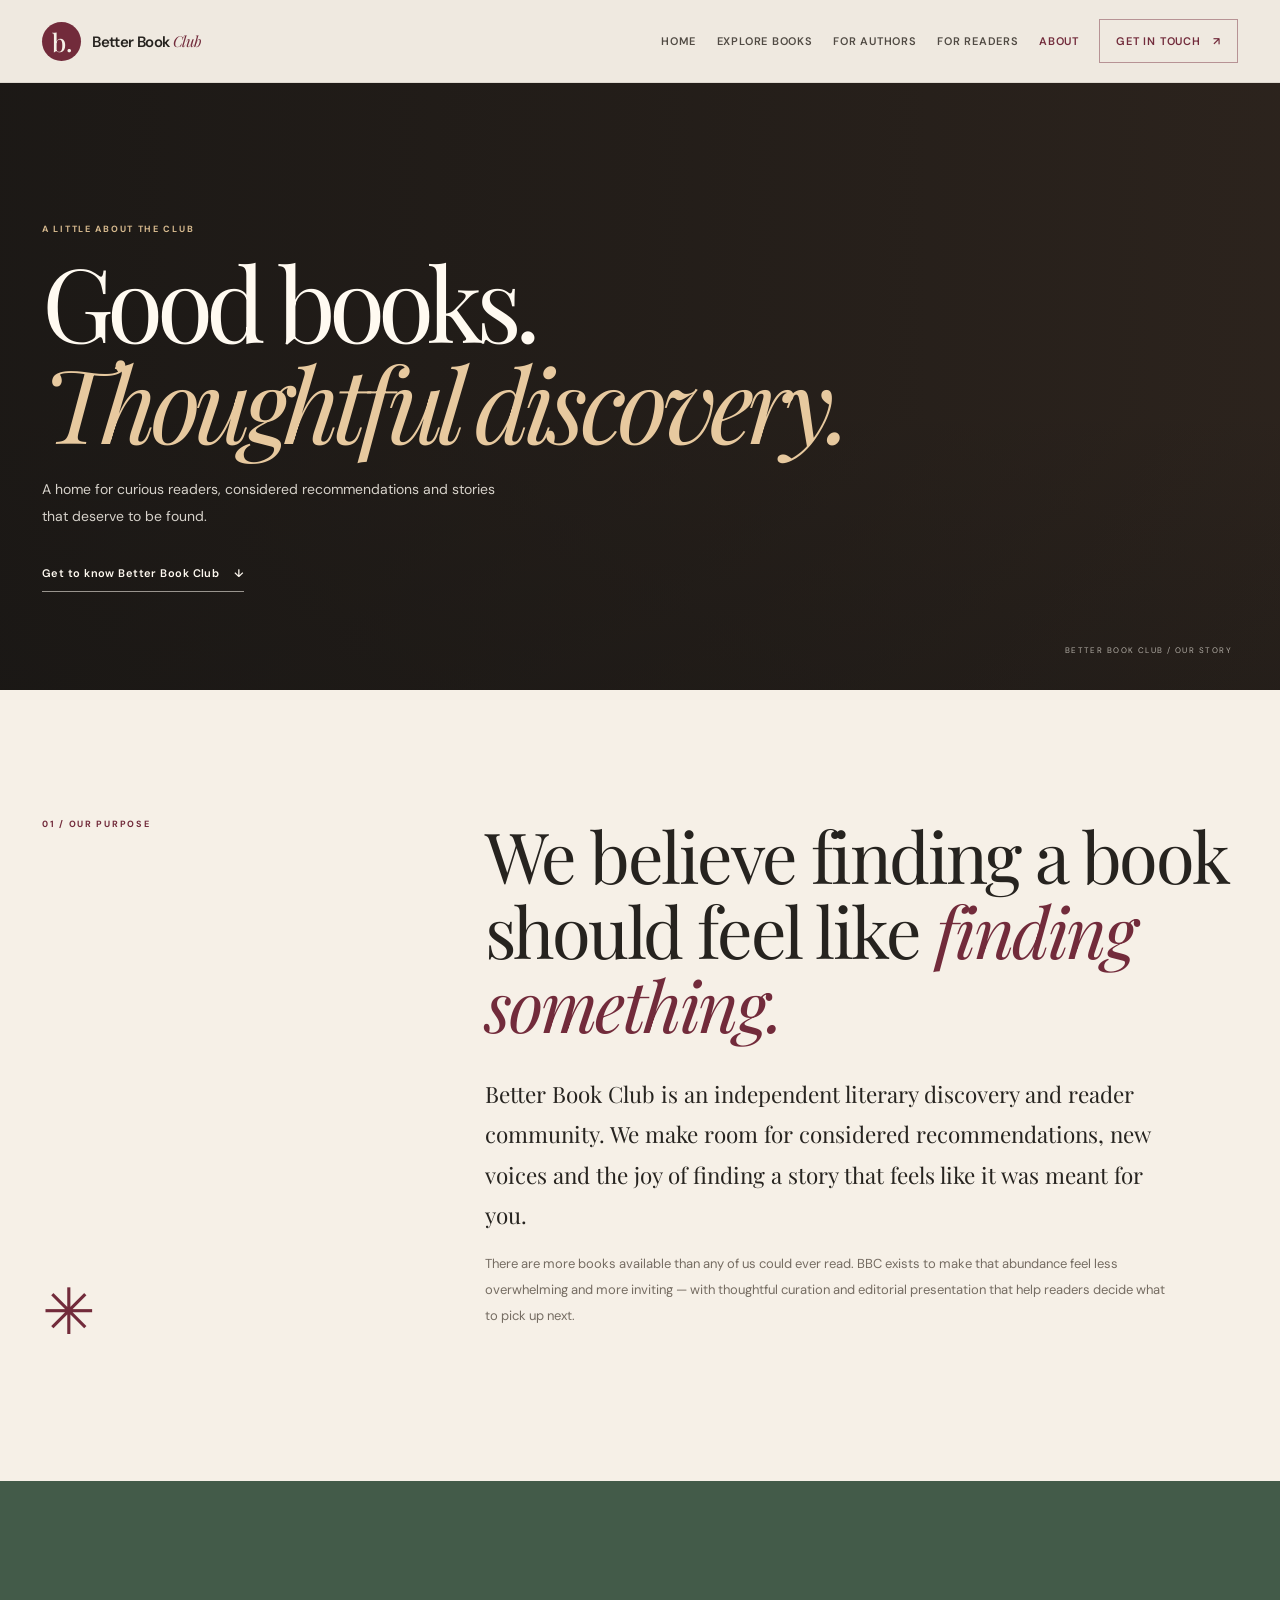
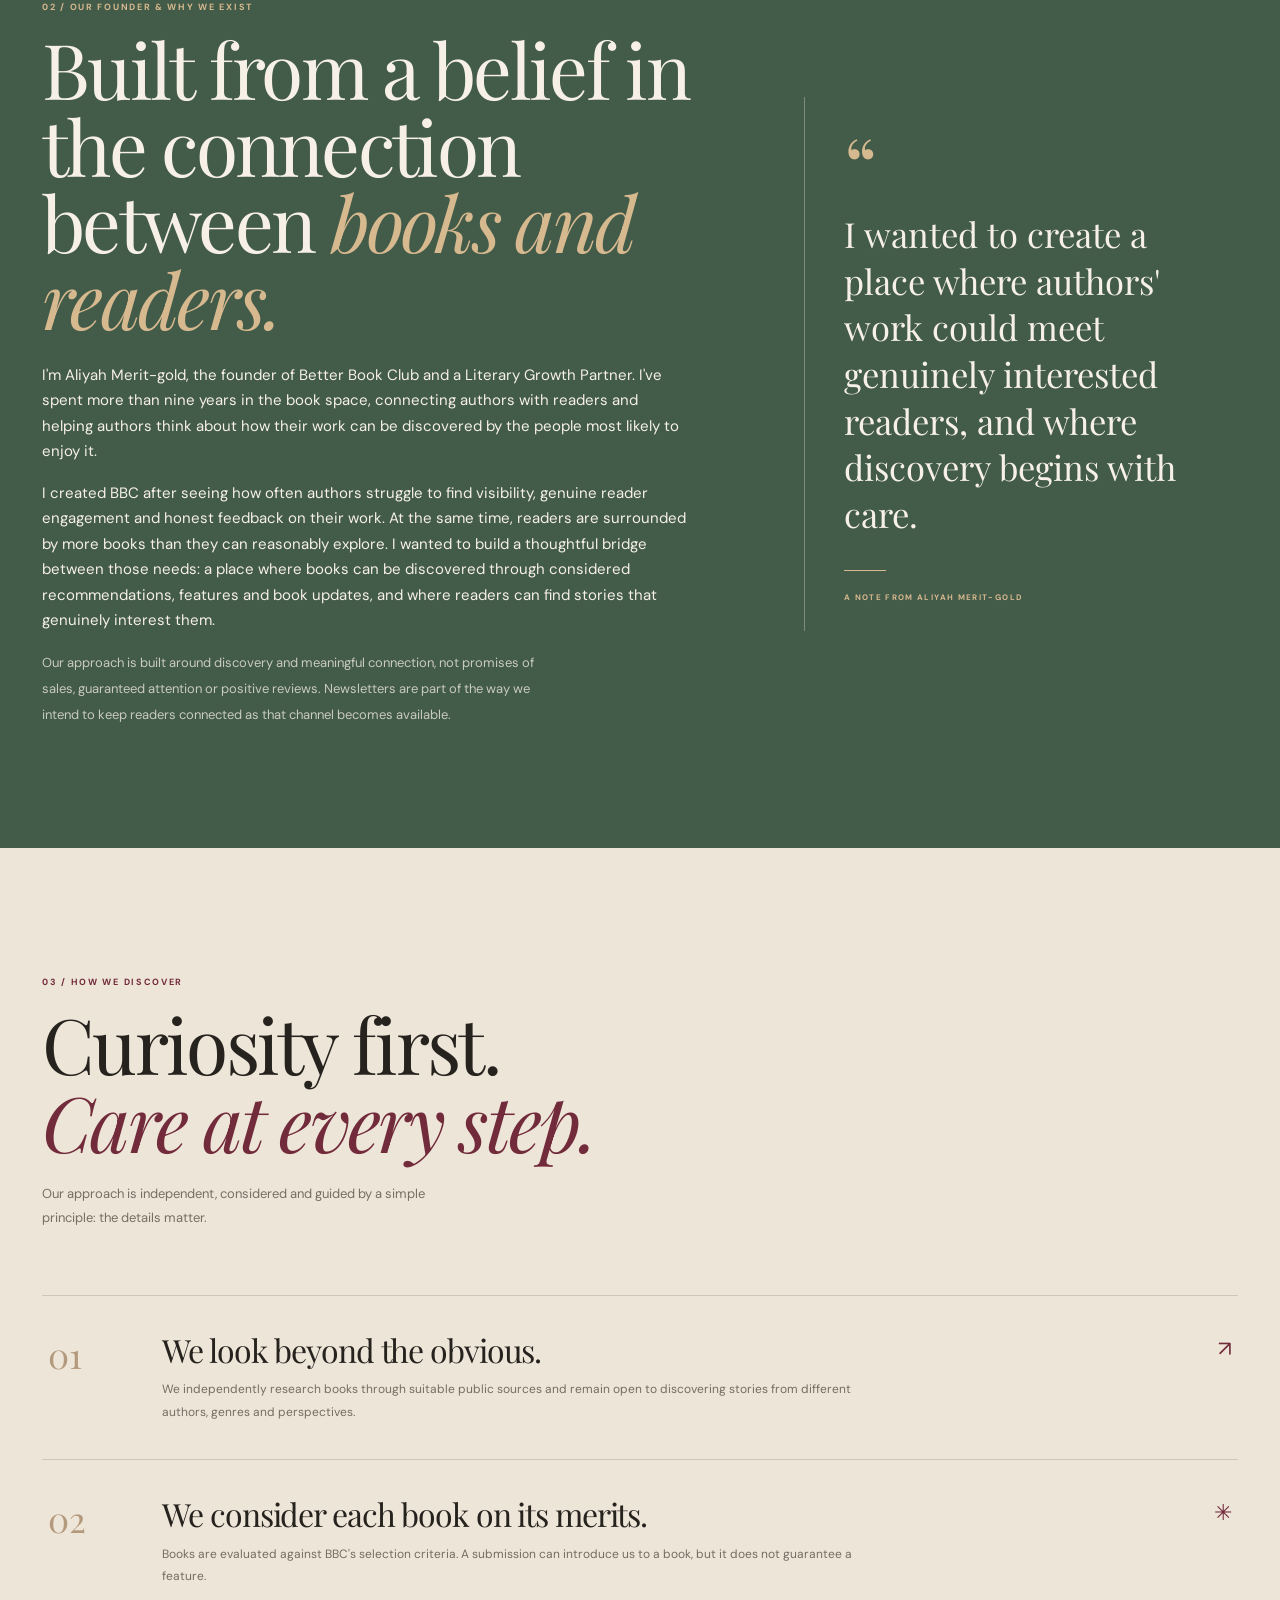
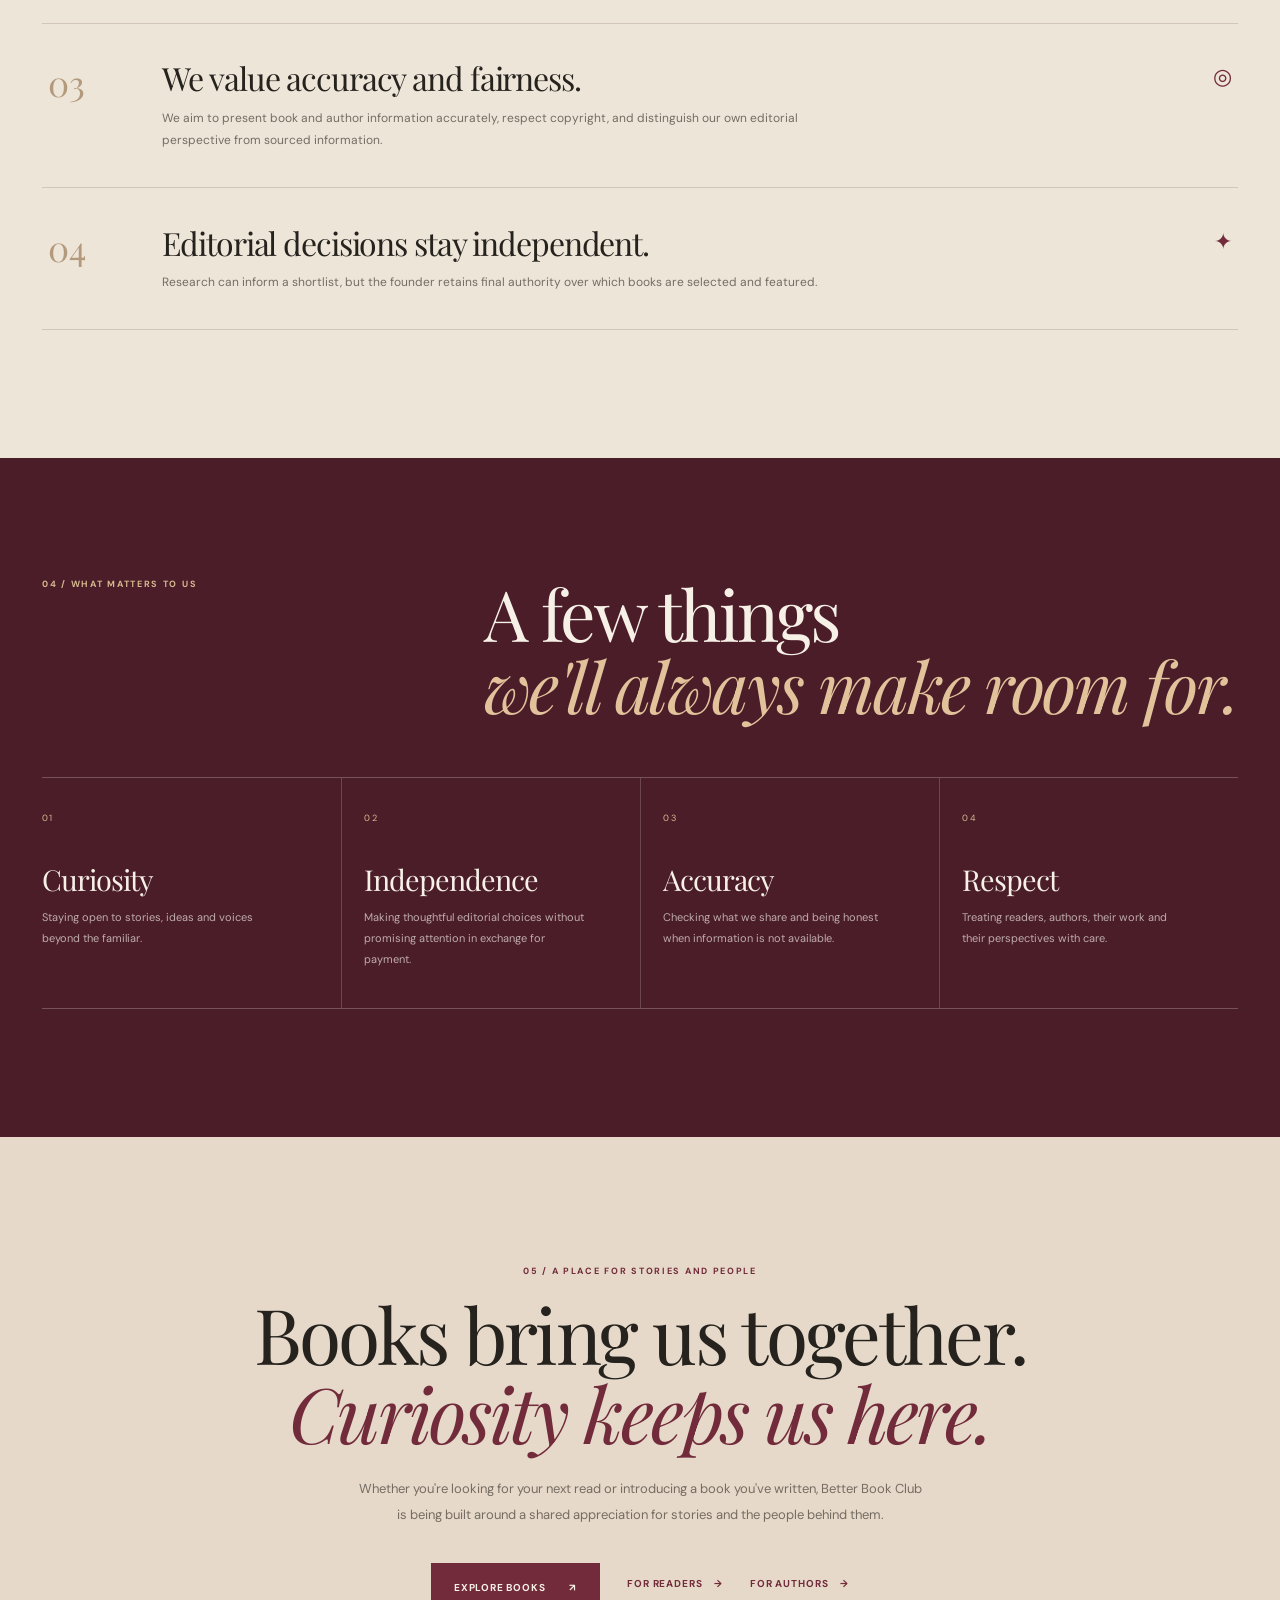
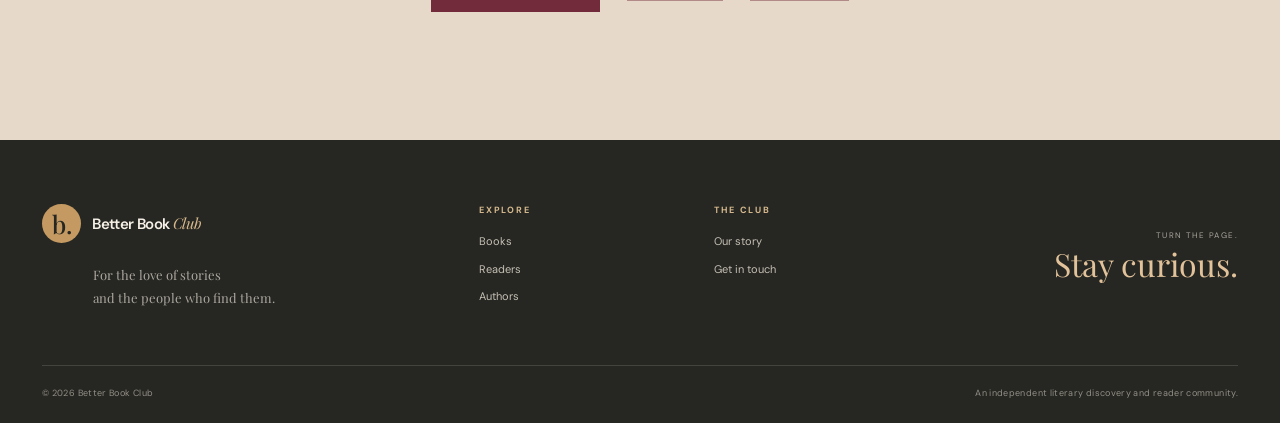
==== commit 363951f1: "Introduce BBC founder and clarify why we exist on About page" ====
--- a/pages/about.html
+++ b/pages/about.html
@@ -4,11 +4,11 @@
   <meta charset="utf-8">
   <meta name="viewport" content="width=device-width, initial-scale=1">
   <title>Our Story - Better Book Club</title>
-  <meta name="description" content="Get to know Better Book Club: an independent literary discovery and reader community built around thoughtful curation, curiosity and a love of stories.">
+  <meta name="description" content="Meet Aliyah Merit-gold, founder of Better Book Club, and discover why she built an independent literary discovery and reader community connecting authors and readers.">
   <meta property="og:type" content="website">
   <meta property="og:site_name" content="Better Book Club">
   <meta property="og:title" content="Our Story - Better Book Club">
-  <meta property="og:description" content="An independent literary discovery and reader community built around thoughtful curation, curiosity and a love of stories.">
+  <meta property="og:description" content="Meet Aliyah Merit-gold, founder of Better Book Club, and discover why she built an independent literary discovery and reader community connecting authors and readers.">
   <link rel="preconnect" href="https://fonts.googleapis.com">
   <link rel="preconnect" href="https://fonts.gstatic.com" crossorigin>
   <link href="https://fonts.googleapis.com/css2?family=DM+Sans:wght@400;500;600;700&family=Playfair+Display:wght@400;500;600;700&display=swap" rel="stylesheet">
@@ -73,15 +73,17 @@
     <section class="about-belief-section">
       <div class="container about-belief-grid">
         <div class="about-belief-copy reveal">
-          <p class="eyebrow eyebrow-light">02 / Why we exist</p>
-          <h2>Not more noise.<br><em>More meaning.</em></h2>
-          <p>Book discovery can be more than chasing what is already everywhere. We want to give interesting stories and authors thoughtful attention, and help readers encounter books they might not have found on their own.</p>
+          <p class="eyebrow eyebrow-light">02 / Our founder & why we exist</p>
+          <h2>Built from a belief in the connection between <em>books and readers.</em></h2>
+          <p>I'm Aliyah Merit-gold, the founder of Better Book Club and a Literary Growth Partner. I've spent more than nine years in the book space, connecting authors with readers and helping authors think about how their work can be discovered by the people most likely to enjoy it.</p>
+          <p>I created BBC after seeing how often authors struggle to find visibility, genuine reader engagement and honest feedback on their work. At the same time, readers are surrounded by more books than they can reasonably explore. I wanted to build a thoughtful bridge between those needs: a place where books can be discovered through considered recommendations, features and book updates, and where readers can find stories that genuinely interest them.</p>
+          <p>Our approach is built around discovery and meaningful connection, not promises of sales, guaranteed attention or positive reviews. Newsletters are part of the way we intend to keep readers connected as that channel becomes available.</p>
         </div>
         <div class="about-belief-aside reveal">
           <span class="belief-quote-mark" aria-hidden="true">“</span>
-          <p>A good recommendation doesn't tell you what everyone is reading. It helps you find what you might love.</p>
+          <p>I wanted to create a place where authors' work could meet genuinely interested readers, and where discovery begins with care.</p>
           <span class="belief-rule"></span>
-          <span class="belief-caption">THE BBC POINT OF VIEW</span>
+          <span class="belief-caption">A NOTE FROM ALIYAH MERIT-GOLD</span>
         </div>
       </div>
     </section>
--- a/assets/css/bbc.css
+++ b/assets/css/bbc.css
@@ -233,3 +233,477 @@
   .coming-star { display: none; }
   .footer-bottom { flex-direction: column; }
 }
+
+
+/* About page — immersive editorial story */
+.about-hero { min-height: 690px; position: relative; display: flex; align-items: center; overflow: hidden; color: #fffaf1; background: #30261f url("https://images.unsplash.com/photo-1756037020659-6f9d3418f6b6?auto=format&fit=crop&fm=jpg&q=85&w=2200") center 48%/cover no-repeat; }
+.about-hero-shade { position: absolute; inset: 0; background: linear-gradient(90deg,rgba(24,22,20,.83),rgba(24,22,20,.48) 58%,rgba(24,22,20,.18)),linear-gradient(0deg,rgba(24,22,20,.35),transparent 40%); }
+.about-hero-content { position: relative; z-index: 1; padding-top: 125px; }
+.about-hero h1 { max-width: 900px; margin: 0 0 1.5rem; font-size: clamp(4rem,8vw,7.4rem); line-height: .98; letter-spacing: -.065em; }
+.about-hero h1 em { color: #e7c99f; }
+.about-hero-content > p:not(.eyebrow) { max-width: 460px; margin-bottom: 1.7rem; color: rgba(255,250,241,.82); font-size: 14px; line-height: 1.9; }
+.about-hero-index { position: absolute; right: 3rem; bottom: 2rem; color: rgba(255,250,241,.65); font-size: 8px; letter-spacing: .18em; }
+.about-intro-section { padding: 8rem 0 8.5rem; background: var(--paper); }
+.about-intro-grid { display: grid; grid-template-columns: .65fr 1.35fr; gap: 5rem; }
+.about-intro-label { display: flex; flex-direction: column; justify-content: space-between; align-items: flex-start; }
+.about-ornament { color: var(--wine); font-size: 4rem; line-height: 1; }
+.about-intro-copy h2 { max-width: 820px; margin: 0 0 2rem; font-size: clamp(2.9rem,5.5vw,5.4rem); line-height: 1.06; }
+.about-intro-copy h2 em { color: var(--wine); }
+.about-intro-copy p { max-width: 690px; color: #756c62; font-size: 13px; line-height: 2; }
+.about-intro-copy .about-lead { color: var(--ink); font: 400 clamp(1.1rem,1.8vw,1.4rem)/1.8 var(--serif); }
+.about-belief-section { padding: 7.5rem 0; background: var(--moss); color: var(--paper); }
+.about-belief-grid { display: grid; grid-template-columns: 1.2fr .8fr; align-items: center; gap: 7rem; }
+.about-belief-copy h2 { margin: 0 0 1.6rem; font-size: clamp(3.5rem,6vw,6rem); line-height: 1; }
+.about-belief-copy h2 em { color: #d7b98f; }
+.about-belief-copy > p:last-child { max-width: 500px; margin: 0; color: rgba(246,240,231,.75); font-size: 13px; line-height: 2; }
+.about-belief-aside { position: relative; padding: 2.4rem 0 1.4rem 2.4rem; border-left: 1px solid rgba(246,240,231,.32); }
+.belief-quote-mark { display: block; color: #d7b98f; font: 400 5rem/.7 var(--serif); }
+.about-belief-aside p { max-width: 390px; margin: 1.2rem 0 2rem; color: var(--paper); font: 400 clamp(1.6rem,2.7vw,2.35rem)/1.35 var(--serif); }
+.belief-rule { display: block; width: 42px; height: 1px; margin-bottom: .8rem; background: #d7b98f; }
+.belief-caption { color: #d7b98f; font-size: 8px; font-weight: 700; letter-spacing: .17em; }
+.about-method-section { padding: 8rem 0; background: #eee5d9; }
+.about-section-heading { max-width: 700px; margin-bottom: 4rem; }
+.about-section-heading h2 { margin: 0 0 1.3rem; font-size: clamp(3.2rem,6vw,5.7rem); line-height: 1.02; }
+.about-section-heading h2 em { color: var(--wine); }
+.about-section-heading > p:last-child { max-width: 430px; margin: 0; color: #776e64; font-size: 13px; line-height: 1.9; }
+.about-method-list { border-top: 1px solid #d2c6b8; }
+.about-method-item { display: grid; grid-template-columns: 90px 1fr 40px; align-items: start; gap: 1.5rem; padding: 2.2rem .4rem; border-bottom: 1px solid #d2c6b8; }
+.method-number { color: #b49a7c; font: 400 2.2rem var(--serif); }
+.about-method-item h3 { margin: 0 0 .55rem; font-size: clamp(1.5rem,2.5vw,2.15rem); }
+.about-method-item p { max-width: 690px; margin: 0; color: #756c62; font-size: 12px; line-height: 1.9; }
+.method-symbol { justify-self: end; color: var(--wine); font-size: 1.35rem; }
+.about-values-section { padding: 7.5rem 0 8rem; background: var(--wine-dark); color: var(--paper); }
+.about-values-heading { display: flex; justify-content: space-between; align-items: flex-start; gap: 3rem; margin-bottom: 3.5rem; }
+.about-values-heading h2 { margin: 0; font-size: clamp(3rem,5.5vw,5.3rem); line-height: 1.02; }
+.about-values-heading h2 em { color: #e2c29a; }
+.about-values-grid { display: grid; grid-template-columns: repeat(4,1fr); border-top: 1px solid rgba(246,240,231,.25); border-bottom: 1px solid rgba(246,240,231,.25); }
+.about-value-card { min-height: 230px; padding: 1.6rem 1.4rem 1.7rem 0; }
+.about-value-card + .about-value-card { padding-left: 1.4rem; border-left: 1px solid rgba(246,240,231,.2); }
+.about-value-card > span { color: #d7b98f; font-size: 9px; letter-spacing: .15em; }
+.about-value-card h3 { margin: 2rem 0 .7rem; color: var(--paper); font-size: 1.8rem; }
+.about-value-card p { max-width: 230px; margin: 0; color: rgba(246,240,231,.68); font-size: 11px; line-height: 1.9; }
+.about-community-section { padding: 8rem 0; background: #e6d9c9; }
+.about-community-inner { text-align: center; }
+.about-community-inner h2 { margin: 0 auto 1.5rem; font-size: clamp(3.1rem,6vw,5.8rem); line-height: 1.03; }
+.about-community-inner h2 em { color: var(--wine); }
+.about-community-inner > p:not(.eyebrow) { max-width: 570px; margin: 0 auto; color: #756c62; font-size: 13px; line-height: 2; }
+.about-community-actions { display: flex; justify-content: center; align-items: center; flex-wrap: wrap; gap: 1.7rem; margin-top: 2.2rem; }
+.about-community-actions .btn-cream { border-color: var(--wine); background: var(--wine); color: var(--paper); }
+.about-community-actions .btn-cream:hover { background: var(--wine-dark); color: white; }
+.about-secondary-link { padding-bottom: .45rem; border-bottom: 1px solid rgba(114,43,59,.45); color: var(--wine); font-size: 10px; font-weight: 700; letter-spacing: .09em; text-transform: uppercase; }
+.about-secondary-link span { padding-left: .5rem; }
+@media (max-width: 991.98px) {
+  .about-intro-grid { grid-template-columns: .45fr 1.55fr; gap: 3rem; }
+  .about-belief-grid { gap: 3rem; }
+  .about-values-grid { grid-template-columns: repeat(2,1fr); }
+  .about-value-card:nth-child(3) { border-left: 0; border-top: 1px solid rgba(246,240,231,.2); padding-left: 0; }
+  .about-value-card:nth-child(4) { border-top: 1px solid rgba(246,240,231,.2); }
+}
+@media (max-width: 767.98px) {
+  .about-hero { min-height: 650px; }
+  .about-hero-content { padding-top: 120px; }
+  .about-hero h1 { font-size: clamp(3.5rem,12vw,5.2rem); }
+  .about-hero-index { right: 1.2rem; bottom: 1.2rem; }
+  .about-intro-section,.about-method-section { padding: 5rem 0; }
+  .about-intro-grid { grid-template-columns: 1fr; gap: 1.8rem; }
+  .about-intro-label { flex-direction: row; align-items: center; }
+  .about-ornament { font-size: 2.4rem; }
+  .about-intro-copy h2 { font-size: clamp(2.8rem,10vw,4rem); }
+  .about-belief-section,.about-values-section,.about-community-section { padding: 5rem 0; }
+  .about-belief-grid { grid-template-columns: 1fr; gap: 3rem; }
+  .about-belief-copy h2 { font-size: clamp(3.2rem,11vw,4.8rem); }
+  .about-belief-aside { margin-left: .6rem; }
+  .about-section-heading { margin-bottom: 2.5rem; }
+  .about-method-item { grid-template-columns: 48px 1fr 22px; gap: .8rem; padding: 1.7rem 0; }
+  .method-number { font-size: 1.7rem; }
+  .about-method-item h3 { font-size: 1.5rem; }
+  .about-values-heading { display: block; }
+  .about-values-heading h2 { font-size: clamp(2.9rem,10vw,4.3rem); }
+  .about-value-card { min-height: 210px; padding-right: .9rem; }
+  .about-value-card + .about-value-card { padding-left: .9rem; }
+  .about-value-card:nth-child(odd) { padding-left: 0; border-left: 0; }
+  .about-value-card h3 { font-size: 1.55rem; }
+  .about-community-actions { gap: 1rem 1.3rem; }
+}
+@media (max-width: 420px) {
+  .about-hero h1 { font-size: 3.2rem; }
+  .about-method-item { grid-template-columns: 36px 1fr; }
+  .method-symbol { display: none; }
+  .about-values-grid { grid-template-columns: 1fr 1fr; }
+  .about-value-card { min-height: 195px; }
+  .about-value-card h3 { margin-top: 1.3rem; }
+  .about-community-actions { align-items: center; flex-direction: column; }
+}
+
+
+/* Explore Books — editorial catalogue */
+.explore-hero { min-height: 660px; position: relative; display: flex; align-items: center; overflow: hidden; color: #fffaf1; background: #30261f url("https://images.unsplash.com/photo-1743300873236-39e755465c7a?auto=format&fit=crop&fm=jpg&q=85&w=2200") center 54%/cover no-repeat; }
+.explore-hero-shade { position: absolute; inset: 0; background: linear-gradient(90deg,rgba(24,22,20,.84),rgba(24,22,20,.58) 52%,rgba(24,22,20,.2)),linear-gradient(0deg,rgba(24,22,20,.4),transparent 42%); }
+.explore-hero-content { position: relative; z-index: 1; padding-top: 120px; }
+.explore-hero h1 { max-width: 900px; margin: 0 0 1.5rem; font-size: clamp(4rem,8vw,7.2rem); line-height: .98; letter-spacing: -.065em; }
+.explore-hero h1 em { color: #e7c99f; }
+.explore-hero-content > p:not(.eyebrow) { max-width: 520px; margin-bottom: 1.8rem; color: rgba(255,250,241,.82); font-size: 14px; line-height: 1.9; }
+.explore-hero-index { position: absolute; right: 3rem; bottom: 2rem; color: rgba(255,250,241,.65); font-size: 8px; letter-spacing: .18em; }
+.explore-intro-band { padding: 4.4rem 0; background: var(--paper); }
+.explore-intro-inner { display: flex; align-items: center; justify-content: space-between; gap: 2rem; }
+.explore-intro-inner .eyebrow { min-width: 155px; margin: 0; }
+.explore-intro-inner > p:nth-child(2) { margin: 0; font: 400 clamp(1.8rem,3.8vw,3.25rem)/1.2 var(--serif); letter-spacing: -.04em; }
+.explore-intro-inner > p:nth-child(2) em { color: var(--wine); }
+.explore-intro-aside { color: var(--muted); font-size: 8px; line-height: 1.8; letter-spacing: .16em; text-align: right; }
+.explore-jump-nav { position: sticky; z-index: 10; top: 0; padding: 1.15rem 0; border-top: 1px solid rgba(38,35,31,.08); border-bottom: 1px solid rgba(38,35,31,.1); background: rgba(246,240,231,.96); backdrop-filter: blur(12px); }
+.explore-jump-nav .container { display: flex; align-items: center; justify-content: space-between; gap: 1.5rem; }
+.explore-jump-label { color: var(--muted); font-size: 8px; font-weight: 700; letter-spacing: .14em; text-transform: uppercase; white-space: nowrap; }
+.explore-jump-links { display: flex; align-items: center; justify-content: flex-end; flex-wrap: wrap; gap: .6rem 1.5rem; }
+.explore-jump-links a { color: #5c544b; font-size: 10px; font-weight: 600; transition: color .2s; }
+.explore-jump-links a:hover { color: var(--wine); }
+.explore-collections { background: var(--paper); }
+.explore-collection { padding: 6.2rem 0; scroll-margin-top: 76px; }
+.explore-collection-tint { background: #eee5d9; }
+.explore-section-heading { display: flex; align-items: end; justify-content: space-between; gap: 3rem; margin-bottom: 2.5rem; }
+.explore-section-heading .eyebrow { margin-bottom: .8rem; }
+.explore-section-heading h2 { margin: 0; font-size: clamp(3rem,5.3vw,5rem); line-height: 1.02; }
+.explore-section-heading h2 em { color: var(--wine); }
+.explore-section-heading > p { max-width: 330px; margin: 0 0 .35rem; color: #776e64; font-size: 12px; line-height: 1.9; }
+.explore-empty-state { display: grid; grid-template-columns: 70px 1fr 44px; align-items: center; gap: 1.8rem; min-height: 175px; padding: 2rem 2.2rem; border-top: 1px solid #d5cabb; border-bottom: 1px solid #d5cabb; }
+.explore-empty-index { color: #b49a7c; font: 400 2.5rem var(--serif); }
+.explore-empty-state .eyebrow { margin-bottom: .5rem; }
+.explore-empty-state h3 { margin: 0 0 .55rem; font-size: clamp(1.6rem,2.8vw,2.25rem); }
+.explore-empty-state p { max-width: 620px; margin: 0; color: #776e64; font-size: 12px; line-height: 1.85; }
+.explore-empty-mark { color: var(--wine); font-size: 2rem; }
+.explore-book-grid { display: grid; grid-template-columns: repeat(4,minmax(0,1fr)); gap: 1.5rem; }
+.explore-book-card { min-width: 0; }
+.explore-book-cover { display: block; width: 100%; aspect-ratio: 3/4; object-fit: cover; background: #e6dccf; }
+.explore-book-card a { color: inherit; }
+.explore-book-card a:hover .explore-book-title { color: var(--wine); }
+.explore-book-meta { padding-top: 1rem; }
+.explore-book-label { display: inline-block; margin-bottom: .6rem; color: var(--wine); font-size: 8px; font-weight: 700; letter-spacing: .13em; text-transform: uppercase; }
+.explore-book-title { margin: 0 0 .3rem; font: 400 1.35rem/1.25 var(--serif); transition: color .2s; }
+.explore-book-author { margin: 0 0 .55rem; color: #776e64; font-size: 11px; }
+.explore-book-genre { display: inline-block; color: #776e64; font-size: 9px; letter-spacing: .06em; text-transform: uppercase; }
+.explore-book-intro { margin: .65rem 0 0; color: #6f665c; font-size: 11px; line-height: 1.8; }
+.explore-approach-section { padding: 6.5rem 0; background: var(--wine-dark); color: var(--paper); }
+.explore-approach-inner { display: grid; grid-template-columns: 1fr .8fr; align-items: center; gap: 5rem; }
+.explore-approach-inner h2 { margin: 0; font-size: clamp(3.2rem,5.8vw,5.6rem); line-height: 1.02; }
+.explore-approach-inner h2 em { color: #d8b98e; }
+.explore-approach-inner > div:last-child > p { max-width: 490px; margin: 0 0 1.5rem; color: rgba(246,240,231,.76); font-size: 12px; line-height: 2; }
+@media (max-width: 991.98px) {
+  .explore-jump-nav .container { align-items: flex-start; flex-direction: column; gap: .8rem; }
+  .explore-jump-links { justify-content: flex-start; }
+  .explore-book-grid { grid-template-columns: repeat(3,minmax(0,1fr)); }
+  .explore-approach-inner { gap: 3rem; }
+}
+@media (max-width: 767.98px) {
+  .explore-hero { min-height: 640px; }
+  .explore-hero-content { padding-top: 115px; }
+  .explore-hero h1 { font-size: clamp(3.5rem,12vw,5.2rem); }
+  .explore-hero-index { right: 1.2rem; bottom: 1.2rem; }
+  .explore-intro-band { padding: 3.5rem 0; }
+  .explore-intro-inner { display: block; }
+  .explore-intro-inner .eyebrow { margin-bottom: 1.1rem; }
+  .explore-intro-aside { display: block; margin-top: 1.2rem; text-align: left; }
+  .explore-collection { padding: 4.5rem 0; }
+  .explore-section-heading { display: block; margin-bottom: 1.8rem; }
+  .explore-section-heading > p { margin-top: 1rem; }
+  .explore-empty-state { grid-template-columns: 42px 1fr; gap: 1rem; padding: 1.5rem .2rem; }
+  .explore-empty-index { font-size: 1.8rem; }
+  .explore-empty-mark { display: none; }
+  .explore-book-grid { grid-template-columns: repeat(2,minmax(0,1fr)); gap: 1.2rem; }
+  .explore-approach-section { padding: 4.5rem 0; }
+  .explore-approach-inner { grid-template-columns: 1fr; gap: 1.8rem; }
+}
+@media (max-width: 420px) {
+  .explore-hero h1 { font-size: 3.15rem; }
+  .explore-jump-links { gap: .7rem 1rem; }
+  .explore-jump-links a { font-size: 9px; }
+  .explore-section-heading h2 { font-size: 2.8rem; }
+  .explore-empty-state { grid-template-columns: 32px 1fr; }
+  .explore-book-grid { gap: .9rem; }
+  .explore-book-title { font-size: 1.15rem; }
+}
+
+
+/* For Authors — editorial introduction and transparent participation guide */
+.authors-hero { min-height: 600px; position: relative; display: flex; align-items: center; overflow: hidden; color: #fffaf1; background: #30261f url("https://images.unsplash.com/photo-1756037020659-6f9d3418f6b6?auto=format&fit=crop&fm=jpg&q=85&w=2200") center 48%/cover no-repeat; }
+.authors-hero-shade { position: absolute; inset: 0; background: linear-gradient(90deg,rgba(24,22,20,.86),rgba(24,22,20,.62) 53%,rgba(24,22,20,.18)),linear-gradient(0deg,rgba(24,22,20,.36),transparent 44%); }
+.authors-hero-content { position: relative; z-index: 1; padding-top: 120px; }
+.authors-hero h1 { max-width: 950px; margin: 0 0 1.5rem; font-size: clamp(4rem,8vw,7.2rem); line-height: .98; letter-spacing: -.065em; }
+.authors-hero h1 em { color: #e7c99f; }
+.authors-hero-content > p:not(.eyebrow) { max-width: 540px; margin-bottom: 1.8rem; color: rgba(255,250,241,.84); font-size: 14px; line-height: 1.9; }
+.authors-hero-index { position: absolute; right: 3rem; bottom: 2rem; color: rgba(255,250,241,.65); font-size: 8px; letter-spacing: .18em; }
+.authors-intro-section { padding: 5.25rem 0; background: var(--paper); }
+.authors-intro-grid { display: grid; grid-template-columns: .65fr 1.35fr; gap: 5rem; }
+.authors-intro-label .eyebrow { margin: .5rem 0 2rem; }
+.authors-ornament { color: #c3a17b; font-size: 4rem; }
+.authors-intro-copy h2 { max-width: 790px; margin: 0 0 1.6rem; font-size: clamp(2.7rem,5vw,5rem); line-height: 1.08; letter-spacing: -.05em; }
+.authors-intro-copy h2 em { color: var(--wine); }
+.authors-intro-copy p { max-width: 730px; color: #71685e; font-size: 13px; line-height: 2; }
+.authors-intro-copy .authors-lead { color: #37312b; font: 400 clamp(1.2rem,2vw,1.55rem)/1.7 var(--serif); }
+.authors-principles-section { padding: 5rem 0; color: var(--paper); background: var(--wine-dark); }
+.authors-section-heading { display: grid; grid-template-columns: 1fr 1fr; align-items: end; gap: 1.2rem 4rem; margin-bottom: 3.2rem; }
+.authors-section-heading .eyebrow { grid-column: 1/-1; margin: 0; }
+.authors-section-heading h2 { margin: 0; font-size: clamp(3rem,5.7vw,5.5rem); line-height: 1.02; }
+.authors-section-heading h2 em { color: #d8b98e; }
+.authors-section-heading > p { max-width: 390px; margin: 0 0 .4rem; color: rgba(246,240,231,.74); font-size: 12px; line-height: 1.9; }
+.authors-principles-grid { display: grid; grid-template-columns: repeat(3,1fr); border-top: 1px solid rgba(246,240,231,.22); border-bottom: 1px solid rgba(246,240,231,.22); }
+.authors-principle-card { min-height: 250px; padding: 2rem 2rem 2rem 0; }
+.authors-principle-card + .authors-principle-card { padding-left: 2rem; border-left: 1px solid rgba(246,240,231,.22); }
+.authors-card-number { color: #d8b98e; font: 400 2rem var(--serif); }
+.authors-principle-card h3 { margin: 2rem 0 .8rem; font: 400 1.7rem var(--serif); }
+.authors-principle-card p { max-width: 310px; margin: 0; color: rgba(246,240,231,.7); font-size: 11px; line-height: 1.9; }
+.authors-process-section { padding: 5.25rem 0; background: #eee5d9; }
+.authors-process-heading { display: grid; grid-template-columns: 1fr 1fr; align-items: end; gap: 1rem 4rem; margin-bottom: 3rem; }
+.authors-process-heading .eyebrow { grid-column: 1/-1; margin: 0; }
+.authors-process-heading h2 { margin: 0; font-size: clamp(3rem,5.6vw,5.3rem); line-height: 1.02; }
+.authors-process-heading h2 em { color: var(--wine); }
+.authors-process-heading > p { max-width: 390px; margin: 0 0 .4rem; color: #776e64; font-size: 12px; line-height: 1.9; }
+.authors-process-item { display: grid; grid-template-columns: 70px 1fr 45px; align-items: center; gap: 1.8rem; min-height: 150px; padding: 1.6rem 0; border-top: 1px solid #d2c6b7; }
+.authors-process-item:last-child { border-bottom: 1px solid #d2c6b7; }
+.authors-process-number { color: #b49a7c; font: 400 2.3rem var(--serif); }
+.authors-process-item h3 { margin: 0 0 .5rem; font: 400 1.8rem var(--serif); }
+.authors-process-item p { max-width: 700px; margin: 0; color: #776e64; font-size: 12px; line-height: 1.85; }
+.authors-process-symbol { color: var(--wine); font-size: 1.7rem; text-align: right; }
+.authors-submission-section { padding: 5.25rem 0; color: var(--paper); background: #392b35; }
+.authors-submission-grid { display: grid; grid-template-columns: 1.15fr .85fr; align-items: center; gap: 6rem; }
+.authors-submission-copy h2 { margin: 0 0 1.5rem; font-size: clamp(3.2rem,6vw,5.8rem); line-height: 1.02; }
+.authors-submission-copy h2 em { color: #d8b98e; }
+.authors-submission-copy > p:not(.eyebrow) { max-width: 570px; color: rgba(246,240,231,.78); font-size: 13px; line-height: 1.95; }
+.authors-submission-copy .authors-submission-note { margin-top: 1.5rem; padding: 1rem 1.2rem; border-left: 2px solid #d8b98e; background: rgba(255,255,255,.06); font-size: 11px; }
+.authors-submission-aside { padding: 2.5rem; border: 1px solid rgba(246,240,231,.26); }
+.authors-aside-mark { color: #d8b98e; font: 400 5rem/.7 var(--serif); }
+.authors-submission-aside h3 { margin: 1.7rem 0 1rem; font: 400 clamp(1.8rem,3vw,2.6rem)/1.2 var(--serif); }
+.authors-submission-aside p { color: rgba(246,240,231,.7); font-size: 11px; line-height: 1.9; }
+.authors-aside-rule { display: block; width: 50px; height: 1px; margin: 2rem 0 1rem; background: #d8b98e; }
+.authors-aside-caption { color: #d8b98e; font-size: 8px; letter-spacing: .16em; }
+.authors-trust-section { padding: 5.25rem 0; background: var(--paper); }
+.authors-trust-grid { display: grid; grid-template-columns: .85fr 1.15fr; gap: 5rem; }
+.authors-trust-heading h2 { margin: 0; font-size: clamp(3rem,5.4vw,5.2rem); line-height: 1.03; }
+.authors-trust-heading h2 em { color: var(--wine); }
+.authors-trust-copy p { margin: 0 0 1.25rem; color: #71685e; font-size: 13px; line-height: 2; }
+.authors-faq-section { padding: 5.25rem 0; background: #eee5d9; }
+.authors-faq-grid { display: grid; grid-template-columns: .8fr 1.2fr; gap: 5rem; }
+.authors-faq-heading h2 { margin: 0 0 1rem; font-size: clamp(3rem,5vw,4.8rem); line-height: 1.04; }
+.authors-faq-heading h2 em { color: var(--wine); }
+.authors-faq-heading > p:last-child { max-width: 310px; color: #776e64; font-size: 12px; line-height: 1.9; }
+.authors-faq-list details { border-top: 1px solid #d2c6b7; }
+.authors-faq-list details:last-child { border-bottom: 1px solid #d2c6b7; }
+.authors-faq-list summary { position: relative; padding: 1.35rem 2.5rem 1.35rem 0; color: #342d28; font: 400 1.3rem var(--serif); cursor: pointer; list-style: none; }
+.authors-faq-list summary::-webkit-details-marker { display: none; }
+.authors-faq-list summary::after { content: "+"; position: absolute; right: .3rem; top: 1.1rem; color: var(--wine); font: 400 1.5rem var(--sans); }
+.authors-faq-list details[open] summary::after { content: "−"; }
+.authors-faq-list details p { max-width: 650px; margin: 0; padding: 0 2rem 1.4rem 0; color: #776e64; font-size: 12px; line-height: 1.9; }
+.authors-closing-section { padding: 5.25rem 0; color: var(--paper); background: var(--wine-dark); text-align: center; }
+.authors-closing-inner { max-width: 900px; }
+.authors-closing-inner h2 { margin: 0 0 1.2rem; font-size: clamp(3.2rem,6.5vw,6rem); line-height: 1.02; }
+.authors-closing-inner h2 em { color: #d8b98e; }
+.authors-closing-inner > p:not(.eyebrow) { max-width: 600px; margin: 0 auto 2rem; color: rgba(246,240,231,.75); font-size: 12px; line-height: 1.9; }
+.authors-closing-actions { display: flex; align-items: center; justify-content: center; gap: 2rem; }
+.authors-closing-link { color: var(--paper); font-size: 11px; }
+.authors-closing-link:hover { color: #d8b98e; }
+@media (max-width: 991.98px) {
+  .authors-intro-grid,.authors-trust-grid { gap: 3rem; }
+  .authors-submission-grid { gap: 3rem; }
+  .authors-faq-grid { gap: 3rem; }
+}
+@media (max-width: 767.98px) {
+  .authors-hero { min-height: 540px; }
+  .authors-hero-content { padding-top: 115px; }
+  .authors-hero h1 { font-size: clamp(3.5rem,12vw,5.2rem); }
+  .authors-hero-index { right: 1.2rem; bottom: 1.2rem; }
+  .authors-intro-section,.authors-process-section,.authors-trust-section,.authors-faq-section { padding: 3.5rem 0; }
+  .authors-intro-grid,.authors-trust-grid,.authors-faq-grid { grid-template-columns: 1fr; gap: 1.6rem; }
+  .authors-ornament { display: none; }
+  .authors-principles-section,.authors-submission-section,.authors-closing-section { padding: 3.5rem 0; }
+  .authors-section-heading,.authors-process-heading { grid-template-columns: 1fr; gap: 1rem; }
+  .authors-section-heading .eyebrow,.authors-process-heading .eyebrow { grid-column: auto; }
+  .authors-principles-grid { grid-template-columns: 1fr; }
+  .authors-principle-card,.authors-principle-card + .authors-principle-card { min-height: 0; padding: 1.6rem 0; border-left: 0; }
+  .authors-principle-card + .authors-principle-card { border-top: 1px solid rgba(246,240,231,.22); }
+  .authors-principle-card h3 { margin-top: 1rem; }
+  .authors-process-item { grid-template-columns: 42px 1fr; gap: 1rem; }
+  .authors-process-number { font-size: 1.8rem; }
+  .authors-process-symbol { display: none; }
+  .authors-submission-grid { grid-template-columns: 1fr; gap: 2rem; }
+  .authors-submission-aside { padding: 1.8rem; }
+  .authors-closing-actions { align-items: center; flex-direction: column; gap: 1.2rem; }
+}
+@media (max-width: 420px) {
+  .authors-hero h1 { font-size: 3.1rem; }
+  .authors-process-item h3 { font-size: 1.5rem; }
+  .authors-faq-list summary { font-size: 1.15rem; }
+}
+
+
+/* For Readers — literary discovery and future reader opportunities */
+.readers-hero { min-height: 600px; position: relative; display: flex; align-items: center; overflow: hidden; color: #fffaf1; background: #30261f url("https://images.unsplash.com/photo-1743300873236-39e755465c7a?auto=format&fit=crop&fm=jpg&q=85&w=2200") center 54%/cover no-repeat; }
+.readers-hero-shade { position: absolute; inset: 0; background: linear-gradient(90deg,rgba(24,22,20,.86),rgba(24,22,20,.62) 53%,rgba(24,22,20,.18)),linear-gradient(0deg,rgba(24,22,20,.36),transparent 44%); }
+.readers-hero-content { position: relative; z-index: 1; padding-top: 120px; }
+.readers-hero h1 { max-width: 950px; margin: 0 0 1.5rem; font-size: clamp(4rem,8vw,7.2rem); line-height: .98; letter-spacing: -.065em; }
+.readers-hero h1 em { color: #e7c99f; }
+.readers-hero-content > p:not(.eyebrow) { max-width: 540px; margin-bottom: 1.8rem; color: rgba(255,250,241,.84); font-size: 14px; line-height: 1.9; }
+.readers-hero-index { position: absolute; right: 3rem; bottom: 2rem; color: rgba(255,250,241,.65); font-size: 8px; letter-spacing: .18em; }
+.readers-intro-section { padding: 5.25rem 0; background: var(--paper); }
+.readers-intro-grid { display: grid; grid-template-columns: .65fr 1.35fr; gap: 5rem; }
+.readers-intro-label .eyebrow { margin: .5rem 0 2rem; }
+.readers-ornament { color: #c3a17b; font-size: 4rem; }
+.readers-intro-copy h2 { max-width: 790px; margin: 0 0 1.6rem; font-size: clamp(2.7rem,5vw,5rem); line-height: 1.08; letter-spacing: -.05em; }
+.readers-intro-copy h2 em { color: var(--wine); }
+.readers-intro-copy p { max-width: 730px; color: #71685e; font-size: 13px; line-height: 2; }
+.readers-intro-copy .readers-lead { color: #37312b; font: 400 clamp(1.2rem,2vw,1.55rem)/1.7 var(--serif); }
+.readers-values-section { padding: 5rem 0; color: var(--paper); background: var(--wine-dark); }
+.readers-section-heading { display: grid; grid-template-columns: 1fr 1fr; align-items: end; gap: 1.2rem 4rem; margin-bottom: 3.2rem; }
+.readers-section-heading .eyebrow { grid-column: 1/-1; margin: 0; }
+.readers-section-heading h2 { margin: 0; font-size: clamp(3rem,5.7vw,5.5rem); line-height: 1.02; }
+.readers-section-heading h2 em { color: #d8b98e; }
+.readers-section-heading > p { max-width: 390px; margin: 0 0 .4rem; color: rgba(246,240,231,.74); font-size: 12px; line-height: 1.9; }
+.readers-values-grid { display: grid; grid-template-columns: repeat(3,1fr); border-top: 1px solid rgba(246,240,231,.22); border-bottom: 1px solid rgba(246,240,231,.22); }
+.readers-value-card { min-height: 250px; padding: 2rem 2rem 2rem 0; }
+.readers-value-card + .readers-value-card { padding-left: 2rem; border-left: 1px solid rgba(246,240,231,.22); }
+.readers-card-number { color: #d8b98e; font: 400 2rem var(--serif); }
+.readers-value-card h3 { margin: 2rem 0 .8rem; font: 400 1.7rem var(--serif); }
+.readers-value-card p { max-width: 310px; margin: 0; color: rgba(246,240,231,.7); font-size: 11px; line-height: 1.9; }
+.readers-opportunities-section { padding: 5.25rem 0; background: #eee5d9; }
+.readers-opportunities-heading { display: grid; grid-template-columns: 1fr 1fr; align-items: end; gap: 1rem 4rem; margin-bottom: 3rem; }
+.readers-opportunities-heading .eyebrow { grid-column: 1/-1; margin: 0; }
+.readers-opportunities-heading h2 { margin: 0; font-size: clamp(3rem,5.7vw,5.5rem); line-height: 1.02; letter-spacing: -.05em; }
+.readers-opportunities-heading h2 em { color: var(--wine); }
+.readers-opportunities-heading > p { max-width: 390px; margin: 0 0 .4rem; color: #71685e; font-size: 12px; line-height: 1.9; }
+.readers-opportunity { display: grid; grid-template-columns: 180px 1fr 55px; gap: 2rem; align-items: center; padding: 2rem 0; border-top: 1px solid rgba(48,38,31,.2); }
+.readers-opportunity:last-child { border-bottom: 1px solid rgba(48,38,31,.2); }
+.readers-opportunity-top { display: flex; flex-direction: column; gap: .8rem; align-items: flex-start; }
+.readers-opportunity-number { color: var(--wine); font: 400 2rem var(--serif); }
+.readers-status { display: inline-block; padding: .35rem .55rem; border: 1px solid rgba(112,94,77,.35); color: #71685e; font-size: 8px; letter-spacing: .12em; text-transform: uppercase; }
+.readers-opportunity-body h3 { margin: 0 0 .65rem; font: 400 clamp(1.6rem,3vw,2.2rem) var(--serif); }
+.readers-opportunity-body p { max-width: 680px; margin: 0; color: #71685e; font-size: 12px; line-height: 1.9; }
+.readers-opportunity-symbol { color: #bd9b75; font-size: 2.5rem; text-align: right; }
+.readers-opportunities-note { margin: 1.4rem 0 0; color: #71685e; font-size: 11px; line-height: 1.8; }
+.readers-experience-section { padding: 5.25rem 0; color: var(--paper); background: #30261f; }
+.readers-experience-grid { display: grid; grid-template-columns: .9fr 1.1fr; gap: 5rem; }
+.readers-experience-heading h2 { margin: 0; font-size: clamp(3rem,5.7vw,5.5rem); line-height: 1.02; }
+.readers-experience-heading h2 em { color: #d8b98e; }
+.readers-experience-steps { border-top: 1px solid rgba(246,240,231,.25); }
+.readers-experience-step { display: grid; grid-template-columns: 45px 1fr; gap: 1.2rem; padding: 1.5rem 0; border-bottom: 1px solid rgba(246,240,231,.25); }
+.readers-experience-step > span { color: #d8b98e; font: 400 1.5rem var(--serif); }
+.readers-experience-step h3 { margin: 0 0 .5rem; font: 400 1.45rem var(--serif); }
+.readers-experience-step p { max-width: 480px; margin: 0; color: rgba(246,240,231,.7); font-size: 11px; line-height: 1.9; }
+.readers-faq-section { padding: 5.25rem 0; background: var(--paper); }
+.readers-faq-grid { display: grid; grid-template-columns: .8fr 1.2fr; gap: 5rem; }
+.readers-faq-heading h2 { margin: 0 0 1rem; font-size: clamp(2.8rem,5vw,4.8rem); line-height: 1.05; }
+.readers-faq-heading h2 em { color: var(--wine); }
+.readers-faq-heading > p:last-child { max-width: 340px; color: #71685e; font-size: 12px; line-height: 1.9; }
+.readers-faq-list details { padding: 1.2rem 0; border-top: 1px solid rgba(48,38,31,.2); }
+.readers-faq-list details:last-child { border-bottom: 1px solid rgba(48,38,31,.2); }
+.readers-faq-list summary { position: relative; padding-right: 2rem; cursor: pointer; list-style: none; font: 400 1.25rem var(--serif); }
+.readers-faq-list summary::-webkit-details-marker { display: none; }
+.readers-faq-list summary::after { content: "+"; position: absolute; right: .2rem; color: var(--wine); font: 400 1.4rem var(--sans); }
+.readers-faq-list details[open] summary::after { content: "−"; }
+.readers-faq-list details p { max-width: 650px; margin: .8rem 0 0; color: #71685e; font-size: 12px; line-height: 1.9; }
+.readers-closing-section { padding: 5.5rem 0; color: var(--paper); background: var(--wine-dark); text-align: center; }
+.readers-closing-inner { max-width: 850px; }
+.readers-closing-inner h2 { margin: 0 0 1.2rem; font-size: clamp(3.2rem,6.5vw,6rem); line-height: 1; }
+.readers-closing-inner h2 em { color: #d8b98e; }
+.readers-closing-inner > p:not(.eyebrow) { max-width: 570px; margin: 0 auto 1.8rem; color: rgba(246,240,231,.74); font-size: 12px; line-height: 1.9; }
+.readers-closing-actions { display: flex; justify-content: center; align-items: center; gap: 2rem; }
+.readers-closing-link { color: var(--paper); font-size: 11px; text-decoration: none; }
+.readers-closing-link:hover { color: #d8b98e; }
+@media (max-width: 991.98px) {
+  .readers-intro-grid,.readers-experience-grid,.readers-faq-grid { gap: 3rem; }
+  .readers-opportunity { grid-template-columns: 145px 1fr 35px; gap: 1.5rem; }
+}
+@media (max-width: 767.98px) {
+  .readers-hero { min-height: 540px; }
+  .readers-hero-content { padding-top: 115px; }
+  .readers-hero h1 { font-size: clamp(3.5rem,12vw,5.2rem); }
+  .readers-hero-index { right: 1.2rem; bottom: 1.2rem; }
+  .readers-intro-section,.readers-opportunities-section,.readers-faq-section { padding: 3.5rem 0; }
+  .readers-intro-grid,.readers-experience-grid,.readers-faq-grid { grid-template-columns: 1fr; gap: 1.6rem; }
+  .readers-ornament { display: none; }
+  .readers-values-section,.readers-experience-section,.readers-closing-section { padding: 3.5rem 0; }
+  .readers-section-heading,.readers-opportunities-heading { grid-template-columns: 1fr; gap: 1rem; }
+  .readers-section-heading .eyebrow,.readers-opportunities-heading .eyebrow { grid-column: auto; }
+  .readers-values-grid { grid-template-columns: 1fr; }
+  .readers-value-card,.readers-value-card + .readers-value-card { min-height: 0; padding: 1.6rem 0; border-left: 0; }
+  .readers-value-card + .readers-value-card { border-top: 1px solid rgba(246,240,231,.22); }
+  .readers-value-card h3 { margin-top: 1rem; }
+  .readers-opportunity { grid-template-columns: 1fr 30px; gap: .7rem 1rem; }
+  .readers-opportunity-top { grid-column: 1/-1; flex-direction: row; align-items: center; gap: 1rem; }
+  .readers-opportunity-symbol { grid-column: 2; grid-row: 2; }
+  .readers-opportunity-body { grid-column: 1; grid-row: 2; }
+  .readers-closing-actions { align-items: center; flex-direction: column; gap: 1.2rem; }
+}
+@media (max-width: 420px) {
+  .readers-hero h1 { font-size: 3.1rem; }
+  .readers-opportunity { padding: 1.6rem 0; }
+  .readers-opportunity-body h3 { font-size: 1.6rem; }
+  .readers-faq-list summary { font-size: 1.15rem; }
+}
+
+
+/* Contact — clear enquiry paths and transparent contact availability */
+.contact-hero { min-height: 650px; position: relative; display: flex; align-items: center; overflow: hidden; color: #fffaf1; background: #30261f url("https://images.unsplash.com/photo-1756037020659-6f9d3418f6b6?auto=format&fit=crop&fm=jpg&q=85&w=2200") center 48%/cover no-repeat; }
+.contact-hero-shade { position: absolute; inset: 0; background: linear-gradient(90deg,rgba(24,22,20,.86),rgba(24,22,20,.62) 52%,rgba(24,22,20,.2)),linear-gradient(0deg,rgba(24,22,20,.4),transparent 45%); }
+.contact-hero-content { position: relative; z-index: 1; padding-top: 120px; }
+.contact-hero h1 { max-width: 900px; margin: 0 0 1.3rem; font-size: clamp(4rem,8.4vw,7.4rem); line-height: .96; letter-spacing: -.065em; }
+.contact-hero h1 em { color: #e7c99f; }
+.contact-hero-content > p:not(.eyebrow) { max-width: 480px; margin-bottom: 1.5rem; color: rgba(255,250,241,.82); font-size: 13px; line-height: 1.9; }
+.contact-hero-link { display: inline-flex; gap: 1rem; align-items: center; padding-bottom: .45rem; border-bottom: 1px solid rgba(255,250,241,.6); color: var(--paper); font-size: 10px; font-weight: 700; letter-spacing: .1em; text-transform: uppercase; }
+.contact-hero-link:hover { color: #e7c99f; }
+.contact-hero-index { position: absolute; right: 2.5rem; bottom: 2rem; color: rgba(255,250,241,.65); font-size: 8px; letter-spacing: .17em; }
+.contact-intro-section { padding: 5rem 0; background: var(--paper); }
+.contact-intro-grid { display: grid; grid-template-columns: .65fr 1.35fr; gap: 5rem; }
+.contact-intro-mark { color: #c3a17b; font: 400 4rem var(--serif); }
+.contact-intro-grid h2 { max-width: 780px; margin: 0 0 1.1rem; font-size: clamp(2.8rem,5vw,5rem); line-height: 1.05; }
+.contact-intro-grid h2 em { color: var(--wine); }
+.contact-intro-grid p:not(.eyebrow) { max-width: 700px; color: #71685e; font-size: 12px; line-height: 1.9; }
+.contact-intro-grid .contact-intro-lead { color: #37312b !important; font: 400 1.35rem/1.6 var(--serif) !important; }
+.contact-enquiries-section { padding: 5.25rem 0; background: #eee5d9; }
+.contact-section-heading { display: grid; grid-template-columns: 1fr 1fr; align-items: end; gap: 1rem 3rem; margin-bottom: 2.5rem; }
+.contact-section-heading .eyebrow { grid-column: 1/-1; margin: 0; }
+.contact-section-heading h2 { margin: 0; font-size: clamp(3rem,5.6vw,5.3rem); line-height: 1; }
+.contact-section-heading h2 em { color: var(--wine); }
+.contact-section-heading > p:last-child { max-width: 330px; margin: 0 0 .3rem; color: #71685e; font-size: 12px; line-height: 1.8; }
+.contact-enquiry-grid { display: grid; grid-template-columns: 1fr 1fr; gap: 1px; background: #d7cbbd; border: 1px solid #d7cbbd; }
+.contact-enquiry-card { min-height: 300px; position: relative; display: flex; flex-direction: column; justify-content: space-between; padding: 2rem 2.2rem; background: var(--paper); transition: background .25s,transform .25s; }
+.contact-enquiry-card:hover { z-index: 1; background: #fffaf3; }
+.contact-enquiry-number { color: #b6a38e; font: 400 1.8rem var(--serif); }
+.contact-enquiry-arrow { position: absolute; top: 2rem; right: 2.2rem; color: var(--wine); font-size: 1.3rem; }
+.contact-enquiry-card .eyebrow { margin: 1.4rem 0 .6rem; }
+.contact-enquiry-card h3 { margin: 0 0 .8rem; font: 400 clamp(1.8rem,3vw,2.5rem)/1.1 var(--serif); }
+.contact-enquiry-card div > p:last-child { max-width: 420px; margin: 0; color: #71685e; font-size: 11px; line-height: 1.9; }
+.contact-card-link { display: inline-flex; align-items: center; gap: 1rem; width: fit-content; padding-bottom: .45rem; border-bottom: 1px solid var(--wine); color: var(--wine); font-size: 9px; font-weight: 700; letter-spacing: .1em; text-transform: uppercase; }
+.contact-note-section { padding: 5.25rem 0; color: var(--paper); background: var(--moss); }
+.contact-note-grid { display: grid; grid-template-columns: .65fr 1.35fr; gap: 5rem; }
+.contact-note-symbol { color: #d8b98e; font: 400 9rem/.7 var(--serif); }
+.contact-note-grid h2 { max-width: 760px; margin: 0 0 1.2rem; font-size: clamp(2.8rem,5.2vw,5rem); line-height: 1.04; }
+.contact-note-grid h2 em { color: #e2c29a; }
+.contact-note-grid p:not(.eyebrow) { max-width: 680px; color: rgba(246,240,231,.78); font-size: 12px; line-height: 1.95; }
+.contact-note-grid .contact-note-small { margin-top: 1.5rem; padding: 1rem 1.2rem; border-left: 2px solid #d8b98e; background: rgba(255,255,255,.06); font-size: 10px !important; }
+.contact-closing-section { padding: 5rem 0; color: var(--paper); background: var(--wine-dark); text-align: center; }
+.contact-closing-inner { max-width: 850px; }
+.contact-closing-inner h2 { margin: 0 0 1rem; font-size: clamp(3rem,6vw,5.7rem); line-height: 1.02; }
+.contact-closing-inner h2 em { color: #d8b98e; }
+.contact-closing-inner > p:not(.eyebrow) { max-width: 560px; margin: 0 auto 1.8rem; color: rgba(246,240,231,.75); font-size: 12px; line-height: 1.9; }
+.contact-closing-actions { display: flex; align-items: center; justify-content: center; gap: 2rem; }
+.contact-closing-link { color: var(--paper); font-size: 11px; }
+.contact-closing-link:hover { color: #d8b98e; }
+@media (max-width: 991.98px) {
+  .contact-intro-grid,.contact-note-grid { gap: 3rem; }
+}
+@media (max-width: 767.98px) {
+  .contact-hero { min-height: 560px; }
+  .contact-hero-content { padding-top: 115px; }
+  .contact-hero h1 { font-size: clamp(3.5rem,12vw,5.2rem); }
+  .contact-hero-index { right: 1.2rem; bottom: 1.2rem; }
+  .contact-intro-section,.contact-enquiries-section,.contact-note-section,.contact-closing-section { padding: 3.5rem 0; }
+  .contact-intro-grid,.contact-note-grid { grid-template-columns: 1fr; gap: 1.3rem; }
+  .contact-intro-mark,.contact-note-symbol { display: none; }
+  .contact-section-heading { grid-template-columns: 1fr; gap: 1rem; }
+  .contact-section-heading .eyebrow { grid-column: auto; }
+  .contact-enquiry-grid { grid-template-columns: 1fr; }
+  .contact-enquiry-card { min-height: 255px; padding: 1.6rem; }
+  .contact-enquiry-arrow { top: 1.6rem; right: 1.6rem; }
+  .contact-closing-actions { flex-direction: column; gap: 1.2rem; }
+}
+@media (max-width: 420px) {
+  .contact-hero h1 { font-size: 3.1rem; }
+  .contact-section-heading h2 { font-size: 2.8rem; }
+}
